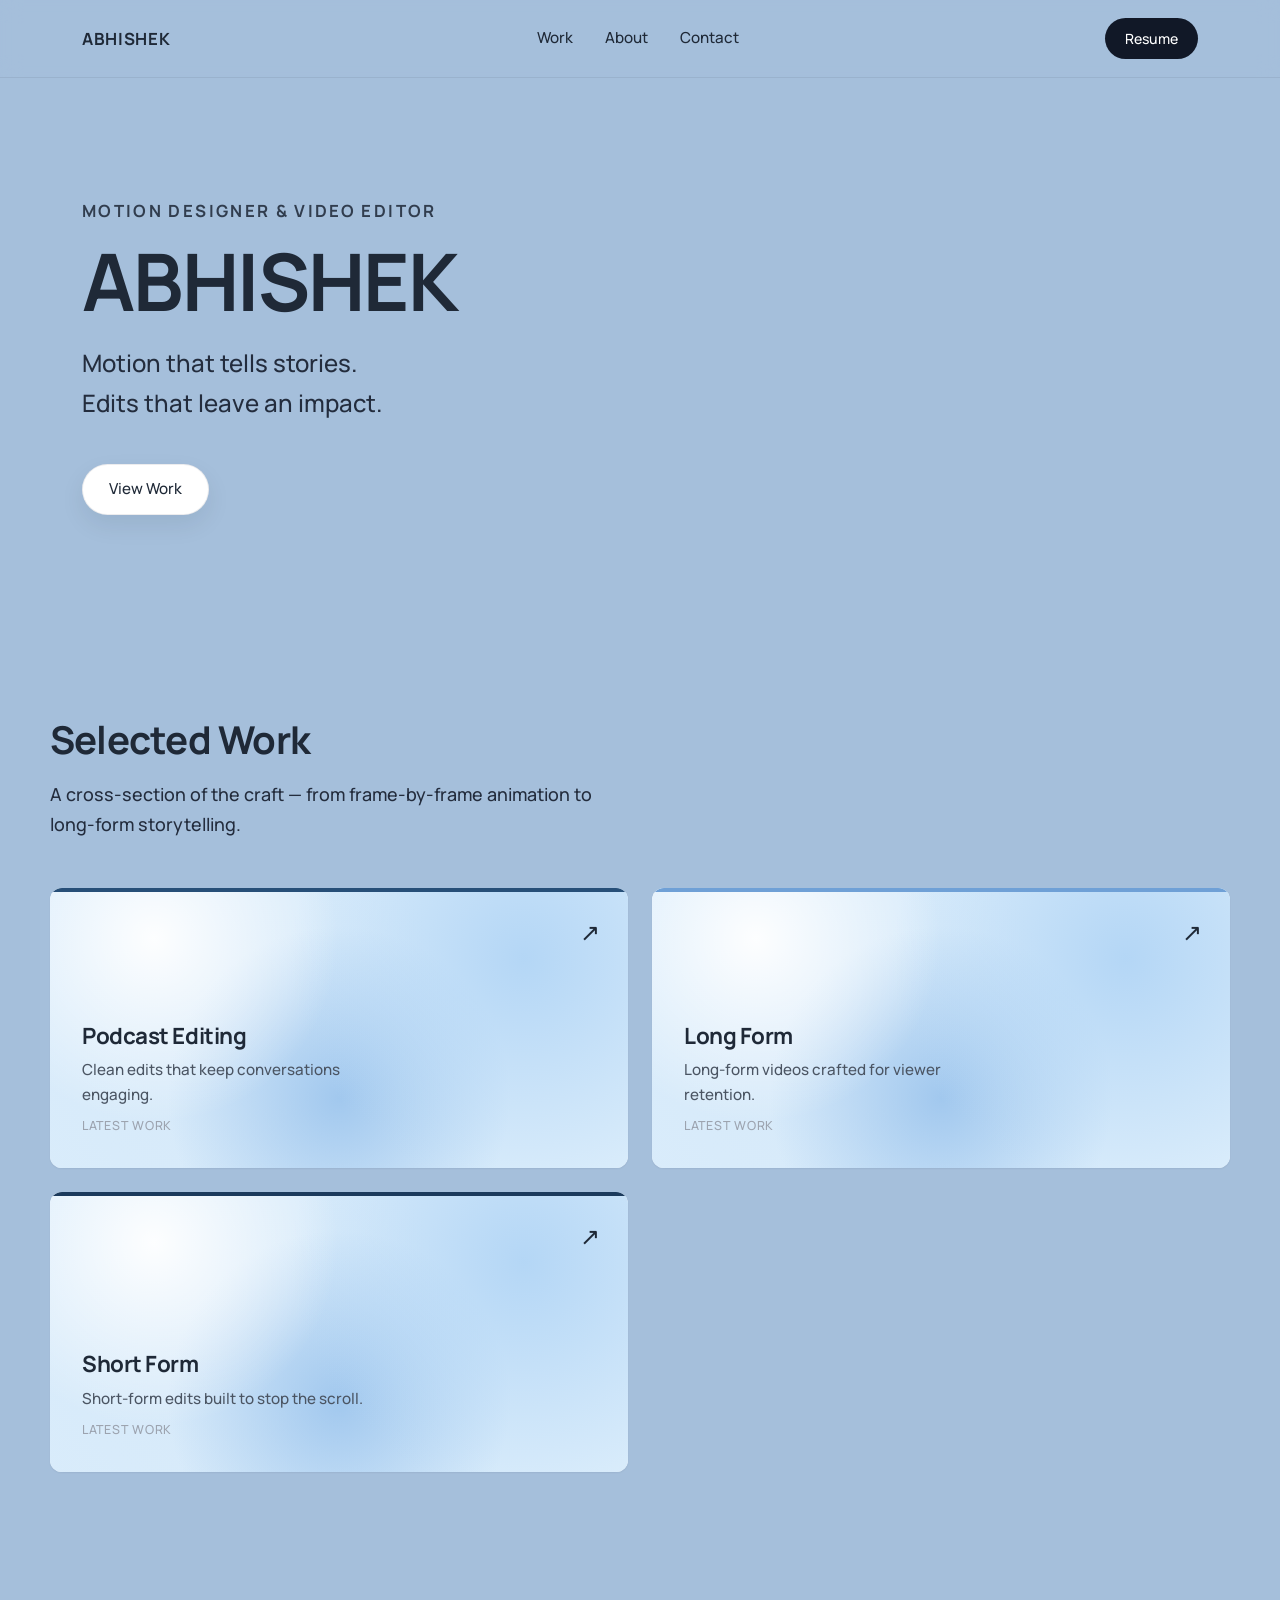
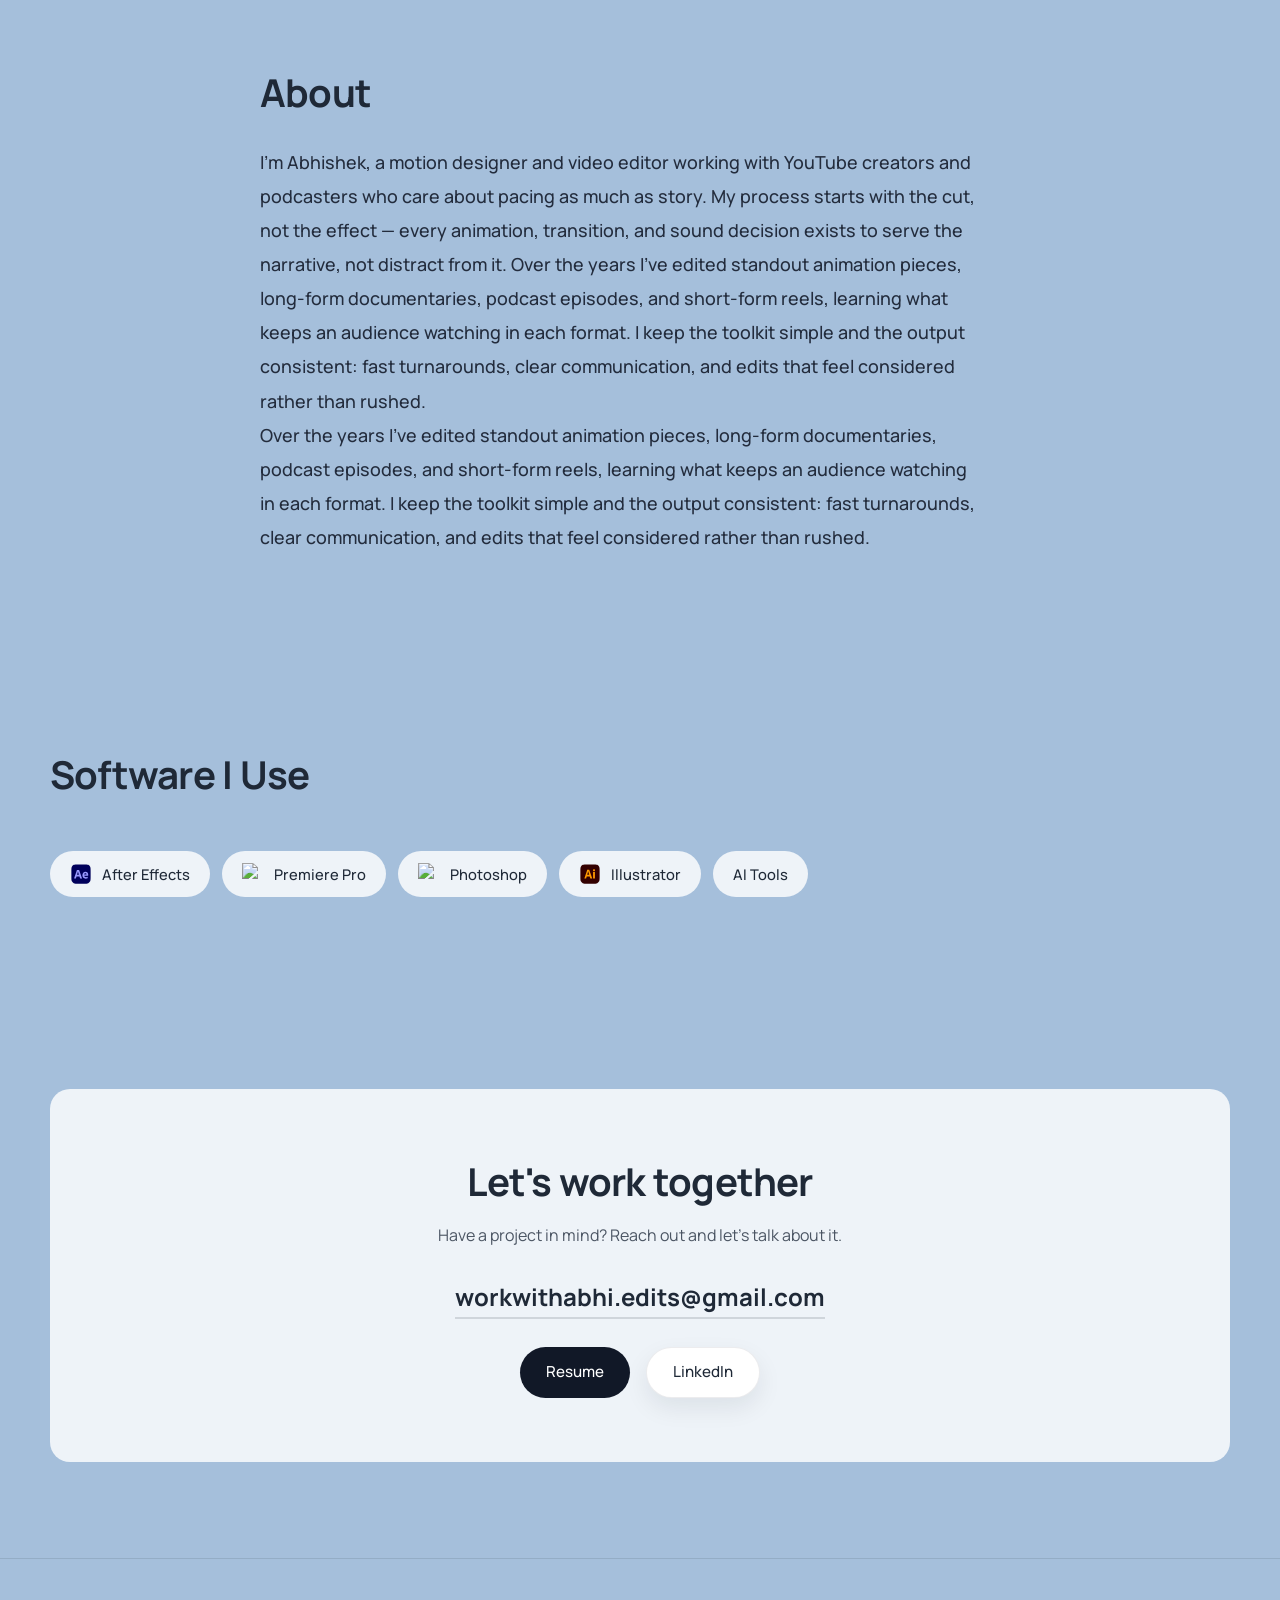
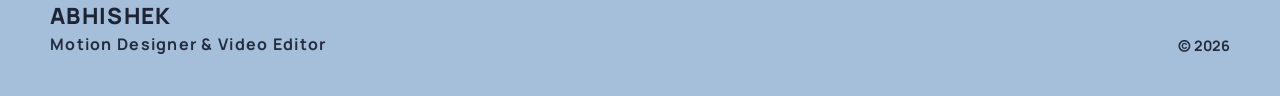
==== index.html @ 05daf687 "Add files via upload" ====
<!DOCTYPE html>
<html lang="en">
<head>
  <meta charset="UTF-8">
  <meta name="viewport" content="width=device-width, initial-scale=1.0">
  <title>Abhishek — Motion Designer & Video Editor</title>
  <meta name="description" content="Abhishek is a Motion Designer & Video Editor crafting animation, podcast editing, long-form editing and reels that leave an impact.">

  <!-- Google Font: Manrope (400, 500, 700) -->
  <link rel="preconnect" href="https://fonts.googleapis.com">
  <link rel="preconnect" href="https://fonts.gstatic.com" crossorigin>
  <link href="https://fonts.googleapis.com/css2?family=Manrope:wght@400;500;700&display=swap" rel="stylesheet">

  <link rel="stylesheet" href="style.css">
</head>
<body>

  <!-- ============ NAVIGATION ============ -->
  <header class="nav" id="nav">
    <div class="nav__inner">
      <a href="#top" class="nav__logo">ABHISHEK</a>

      <nav class="nav__links" id="nav-links">
        <a href="#work">Work</a>
        <a href="#about">About</a>
        <a href="#contact">Contact</a>
      </nav>

      <div class="nav__actions">
        <a href="#contact" class="btn btn--primary nav__resume">Resume</a>
        <button class="nav__toggle" id="nav-toggle" aria-label="Open menu" aria-expanded="false" aria-controls="nav-links">
          <span></span>
          <span></span>
          <span></span>
        </button>
      </div>
    </div>
  </header>

  <main id="top">

    <!-- ============ HERO ============ -->
    <section class="hero" aria-label="Introduction">
      <div class="hero__grid">
        <div class="hero__content">
          <p class="hero__eyebrow reveal">Motion Designer &amp; Video Editor</p>
          <h1 class="hero__heading reveal">ABHISHEK</h1>
          <p class="hero__tagline reveal">
            Motion that tells stories.<br>
            Edits that leave an impact.
          </p>
          <div class="hero__actions reveal">

            <!--
            <button class="btn btn--primary" id="showreel-btn" type="button">
              View Showreel
            </button>
            -->
            <a href="#work" class="btn btn--ghost">View Work</a>
          </div>
        </div>

        <!--
        <button class="showreel-card reveal" id="showreel-card" type="button" aria-haspopup="dialog" aria-label="Play showreel">
          <span class="showreel-card__thumb" aria-hidden="true"></span>
          <span class="showreel-card__caption" aria-hidden="true">Showreel — 2026</span>
          <span class="showreel-card__play" aria-hidden="true">
            <svg viewBox="0 0 24 24" width="26" height="26">
              <path d="M8 5v14l11-7z" fill="currentColor"></path>
            </svg>
          </span>
        </button>
        -->
      </div>
    </section>

    <!-- ============ SELECTED WORK ============ -->
    <section class="work" id="work" aria-label="Selected work">
      <div class="section-head reveal">
        <h2>Selected Work</h2>
        <p>A cross-section of the craft — from frame-by-frame animation to long-form storytelling.</p>
      </div>

      <div class="work__grid">
        <!--
        <a href="standout/" class="work-card work-card--animation reveal">
          <span class="work-card__accent" aria-hidden="true"></span>
          <div class="work-card__art" aria-hidden="true"></div>
          <div class="work-card__body">
            <h3>Standout Animation</h3>
            <p>Collage animation that keeps audiences watching.</p>
            <span class="work-card__label">Latest Work</span>
          </div>
          <span class="work-card__arrow" aria-hidden="true">&#8599;</span>
        </a>
        -->

        <a href="podcast/" class="work-card work-card--podcast reveal">
          <span class="work-card__accent" aria-hidden="true"></span>
          <div class="work-card__art" aria-hidden="true"></div>
          <div class="work-card__body">
            <h3>Podcast Editing</h3>
            <p>Clean edits that keep conversations engaging.</p>
            <span class="work-card__label">Latest Work</span>
          </div>
          <span class="work-card__arrow" aria-hidden="true">&#8599;</span>
        </a>

        <a href="longform/" class="work-card work-card--longform reveal">
          <span class="work-card__accent" aria-hidden="true"></span>
          <div class="work-card__art" aria-hidden="true"></div>
          <div class="work-card__body">
            <h3>Long Form</h3>
            <p>Long-form videos crafted for viewer retention.</p>
            <span class="work-card__label">Latest Work</span>
          </div>
          <span class="work-card__arrow" aria-hidden="true">&#8599;</span>
        </a>

        <a href="reels/" class="work-card work-card--reels reveal">
          <span class="work-card__accent" aria-hidden="true"></span>
          <div class="work-card__art" aria-hidden="true"></div>
          <div class="work-card__body">
            <h3>Short Form</h3>
            <p>Short-form edits built to stop the scroll.</p>
            <span class="work-card__label">Latest Work</span>
          </div>
          <span class="work-card__arrow" aria-hidden="true">&#8599;</span>
        </a>
      </div>
    </section>

    <!-- ============ ABOUT ============ -->
    <section class="about" id="about" aria-label="About">
      <div class="about__inner reveal">
        <h2>About</h2>
        <p>
          I'm Abhishek, a motion designer and video editor working with YouTube creators and
          podcasters who care about pacing as much as story. My process starts with the cut,
          not the effect — every animation, transition, and sound decision exists to serve the
          narrative, not distract from it. Over the years I've edited standout animation pieces,
          long-form documentaries, podcast episodes, and short-form reels, learning what keeps an
          audience watching in each format. I keep the toolkit simple and the output consistent:
          fast turnarounds, clear communication, and edits that feel considered rather than rushed.
        </p>
        <p>
  Over the years I've edited standout animation pieces, long-form documentaries, podcast episodes, and short-form reels, learning what keeps an audience watching in each format. I keep the toolkit simple and the output consistent: fast turnarounds, clear communication, and edits that feel considered rather than rushed.
</p>
      </div>
    </section>

    <!-- ============ TOOLS ============ -->
    <section class="tools" aria-label="Tools">
      <div class="section-head reveal">
        <h2>Software I Use</h2>
      </div>
      <ul class="tools__list reveal">

  <li class="tool-tag">
    <img src="assets/icons/after-effects.svg" alt="After Effects">
    <span>After Effects</span>
  </li>

  <li class="tool-tag">
    <img src="assets/icons/premiere-pro.svg" alt="Premiere Pro">
    <span>Premiere Pro</span>
  </li>

  <li class="tool-tag">
    <img src="assets/icons/photoshop.svg" alt="Photoshop">
    <span>Photoshop</span>
  </li>

  <li class="tool-tag">
    <img src="assets/icons/illustrator.svg" alt="Illustrator">
    <span>Illustrator</span>
  </li>

  <li class="tool-tag">
    <span>AI Tools</span>
  </li>

</ul>
    </section>

    <!-- ============ CONTACT ============ -->
    <section class="contact" id="contact" aria-label="Contact">
      <div class="contact__inner reveal">
        <h2>Let's work together</h2>
        <p>Have a project in mind? Reach out and let's talk about it.</p>

        <div class="contact__row">
          <a href="mailto:workwithabhi.edits@gmail.com" class="contact__email">workwithabhi.edits@gmail.com</a>
        </div>

        <div class="contact__actions">
          <a href="#" class="btn btn--primary">Resume</a>
          <a href="#" class="btn btn--ghost" target="_blank" rel="noopener">LinkedIn</a>
        </div>
      </div>
    </section>

  </main>

  <!-- ============ FOOTER ============ -->
  <footer class="footer">
    <div class="footer__inner">
      <div>
        <p class="footer__name">ABHISHEK</p>
        <p class="footer__role">Motion Designer &amp; Video Editor</p>
      </div>
      <p class="footer__copy">&copy; 2026</p>
    </div>
  </footer>

  <!-- ============ SHOWREEL MODAL ============ -->
  <div class="modal" id="showreel-modal" aria-hidden="true">
    <div class="modal__dialog" role="dialog" aria-modal="true" aria-label="Showreel video">
      <button class="modal__close" id="modal-close" type="button" aria-label="Close video">&times;</button>
      <div class="modal__video">
        <iframe
          id="showreel-iframe"
          src=""
          title="Abhishek — Showreel"
          frameborder="0"
          allow="accelerometer; autoplay; clipboard-write; encrypted-media; gyroscope; picture-in-picture"
          allowfullscreen
        ></iframe>
      </div>
    </div>
  </div>

  <script src="script.js"></script>
</body>
</html>
---- style.css ----
/* =========================================================
   TOKENS
   ========================================================= */
:root {
  --bg: #A5BFDB;
  --card: #EEF3F8;
  --text-primary: #1F2937;
  --text-secondary: #4B5563;
  --btn-primary: #111827;
  --btn-hover: #374151;

  --bg-tint: #C7D8EB;      /* lighter tint of bg, for gradients */
  --bg-tint-strong: #8FACCF; /* darker tint of bg, for gradients */

  /* Selected Work — per-category blue accents, same palette family */
  --accent-animation: #4A7FB8;
  --accent-podcast: #274F78;
  --accent-longform: #6FA0D6;
  --accent-reels: #1B3A5C;

  --font: 'Manrope', -apple-system, BlinkMacSystemFont, 'Segoe UI', sans-serif;

  --radius-lg: 20px;
  --radius-md: 14px;
  --radius-sm: 10px;

  --ease: cubic-bezier(0.4, 0, 0.2, 1);
  --dur: 0.28s;

  --max-width: 1180px;
  --gutter: 32px;
}

/* =========================================================
   RESET
   ========================================================= */
*,
*::before,
*::after {
  box-sizing: border-box;
  margin: 0;
  padding: 0;
}

html {
  scroll-behavior: smooth;
}

body {
  font-family: var(--font);
  font-weight: 400;
  color: var(--text-primary);
  background: var(--bg);
  line-height: 1.5;
  -webkit-font-smoothing: antialiased;
}

img { max-width: 100%; display: block; }

a { color: inherit; text-decoration: none; }

ul { list-style: none; }

button {
  font-family: inherit;
  border: none;
  background: none;
  cursor: pointer;
}

h1, h2, h3 {
  font-weight: 700;
  letter-spacing: -0.02em;
}

section {
  padding: 96px var(--gutter);
}

.section-head {
  max-width: var(--max-width);
  margin: 0 auto 48px;
}

.section-head h2 {
  font-size: clamp(1.8rem, 3vw, 2.4rem);
  margin-bottom: 10px;
}

.section-head p {
  font-size: 1.12rem;
  font-weight: 500;
  line-height: 1.7;
  color: rgba(17, 24, 39, 0.88);
  max-width: 560px;
}

@media (prefers-reduced-motion: reduce) {
  *, *::before, *::after {
    animation-duration: 0.001ms !important;
    transition-duration: 0.001ms !important;
    scroll-behavior: auto !important;
  }
}

/* Focus visibility */
a:focus-visible,
button:focus-visible {
  outline: 2px solid var(--btn-primary);
  outline-offset: 3px;
  border-radius: 4px;
}

/* =========================================================
   BUTTONS
   ========================================================= */
.btn {
  display: inline-flex;
  align-items: center;
  justify-content: center;
  padding: 13px 26px;
  border-radius: 999px;
  font-size: 0.95rem;
  font-weight: 500;
  transition: background var(--dur) var(--ease), color var(--dur) var(--ease), transform var(--dur) var(--ease);
}

.btn--primary {
  background: var(--btn-primary);
  color: #fff;
}

.btn--primary:hover {
  background: var(--btn-hover);
  transform: translateY(-1px);
}

.btn--ghost {
  background: #ffffff;
  color: var(--text-primary);

  border: 1px solid rgba(17, 24, 39, 0.08);

  box-shadow: 0 10px 24px rgba(17, 24, 39, 0.08);

  transition:
    transform 0.25s ease,
    box-shadow 0.25s ease,
    background 0.25s ease;
}

.btn--ghost:hover {
  background: #ffffff;
  transform: translateY(-2px);

  box-shadow: 0 18px 36px rgba(17, 24, 39, 0.14);
}

/* =========================================================
   NAVIGATION
   ========================================================= */
.nav {
  position: sticky;
  top: 0;
  z-index: 100;
  background: rgba(165, 191, 219, 0.85);
  backdrop-filter: blur(10px);
  -webkit-backdrop-filter: blur(10px);
  border-bottom: 1px solid rgba(31, 41, 55, 0.08);
}

.nav__inner {
  max-width: var(--max-width);
  margin: 0 auto;
  padding: 18px var(--gutter);
  display: flex;
  align-items: center;
  justify-content: space-between;
  gap: 24px;
}

.nav__logo {
  font-weight: 700;
  font-size: 1.05rem;
  letter-spacing: 0.04em;
}

.nav__links {
  display: flex;
  gap: 32px;
  font-size: 0.95rem;
  font-weight: 500;
}

.nav__links a {
  position: relative;
  padding: 4px 0;
}

.nav__links a::after {
  content: '';
  position: absolute;
  left: 0;
  bottom: -2px;
  width: 0%;
  height: 1.5px;
  background: var(--text-primary);
  transition: width var(--dur) var(--ease);
}

.nav__links a:hover::after {
  width: 100%;
}

.nav__actions {
  display: flex;
  align-items: center;
  gap: 16px;
}

.nav__resume {
  padding: 10px 20px;
  font-size: 0.88rem;
}

.nav__toggle {
  display: none;
  flex-direction: column;
  gap: 5px;
  width: 26px;
}

.nav__toggle span {
  height: 2px;
  width: 100%;
  background: var(--text-primary);
  border-radius: 2px;
  transition: transform var(--dur) var(--ease), opacity var(--dur) var(--ease);
}

.nav__toggle[aria-expanded="true"] span:nth-child(1) {
  transform: translateY(7px) rotate(45deg);
}
.nav__toggle[aria-expanded="true"] span:nth-child(2) {
  opacity: 0;
}
.nav__toggle[aria-expanded="true"] span:nth-child(3) {
  transform: translateY(-7px) rotate(-45deg);
}

/* =========================================================
   HERO
   ========================================================= */
.hero {
  max-width: var(--max-width);
  margin: 0 auto;
  padding: 120px var(--gutter) 100px;
  text-align: left;
}

.hero__grid {
  display: grid;
  grid-template-columns: 1.1fr 0.9fr;
  align-items: center;
  gap: 56px;
}

.hero__eyebrow {
  font-size: 1.05rem;
  font-weight: 700;
  color: rgba(17, 24, 39, 0.78);
  text-transform: uppercase;
  letter-spacing: 0.14em;
  margin-bottom: 20px;
}

.hero__heading {
  font-size: clamp(3rem, 6.2vw, 5.6rem);
  line-height: 0.95;
  margin-bottom: 24px;
}

.hero__tagline {
  font-size: clamp(1.2rem, 2vw, 1.5rem);
  font-weight: 500;
  line-height: 1.7;
  color: rgba(17, 24, 39, 0.88);
  max-width: 500px;
  margin-bottom: 40px;
}

.hero__actions {
  display: flex;
  gap: 16px;
  flex-wrap: wrap;
}

/* =========================================================
   SHOWREEL PREVIEW CARD (hero, right column)
   ========================================================= */
.showreel-card {
  position: relative;
  display: block;

  width: 680px;
  max-width: 100%;
  aspect-ratio: 16 / 9;

  border-radius: var(--radius-lg);
  overflow: hidden;
  isolation: isolate;

  box-shadow: 0 20px 48px rgba(17, 24, 39, 0.16);
  transition: transform var(--dur) var(--ease),
              box-shadow var(--dur) var(--ease);
}

.showreel-card:hover,
.showreel-card:focus-visible {
  transform: translateY(-4px) scale(1.015);
  box-shadow: 0 28px 64px rgba(17, 24, 39, 0.22);
}

/* Cinematic gradient thumbnail — no external image asset needed */
.showreel-card__thumb {
  position: absolute;
  inset: 0;
  background:
    radial-gradient(circle at 50% 42%, rgba(255, 255, 255, 0.14), rgba(255, 255, 255, 0) 55%),
    linear-gradient(160deg, var(--bg-tint) 0%, var(--bg-tint-strong) 55%, var(--btn-primary) 130%);
}

.showreel-card__thumb::after {
  content: '';
  position: absolute;
  inset: 0;
  background: linear-gradient(to top, rgba(17, 24, 39, 0.55) 0%, rgba(17, 24, 39, 0) 45%);
}

.showreel-card__play {
  position: absolute;
  top: 50%;
  left: 50%;
  transform: translate(-50%, -50%);
  width: 76px;
  height: 76px;
  border-radius: 50%;
  display: flex;
  align-items: center;
  justify-content: center;
  background: rgba(255, 255, 255, 0.92);
  color: var(--btn-primary);
  box-shadow: 0 12px 30px rgba(17, 24, 39, 0.28);
  transition: transform var(--dur) var(--ease), background var(--dur) var(--ease);
}

.showreel-card:hover .showreel-card__play,
.showreel-card:focus-visible .showreel-card__play {
  transform: translate(-50%, -50%) scale(1.08);
  background: #fff;
}

.showreel-card__caption {
  position: absolute;
  left: 24px;
  bottom: 22px;
  color: #fff;
  font-size: 0.9rem;
  font-weight: 500;
  letter-spacing: 0.02em;
}

/* =========================================================
   SELECTED WORK
   ========================================================= */
.work__grid {
  max-width: var(--max-width);
  margin: 0 auto;
  display: grid;
  grid-template-columns: repeat(2, 1fr);
  gap: 24px;
}

.work-card {
  position: relative;
  display: flex;
  flex-direction: column;
  justify-content: flex-end;
  background: var(--card);
  border-radius: 12px;
  overflow: hidden;
  min-height: 280px;
  padding: 32px;
  padding-top: 36px;
  isolation: isolate;
  transition: transform 0.25s var(--ease), box-shadow 0.25s var(--ease);
  box-shadow: 0 1px 2px rgba(17, 24, 39, 0.06);
} 
.work-card p {
  font-size: 1rem;
  font-weight: 500;
  line-height: 1.6;
  color: rgba(17, 24, 39, 0.88);
}

.work-card:hover,
.work-card:focus-visible {
  transform: translateY(-4px);
  box-shadow: 0 20px 44px rgba(17, 24, 39, 0.16);
}

/* Staggered scroll reveal: each card follows the previous by 0.1s,
   using a one-shot animation so it never delays the hover transition above. */
.work-card.reveal {
  opacity: 0;
  transform: translateY(16px);
}

.work-card.reveal.is-visible {
  animation: workCardReveal 0.2s var(--ease) forwards;
}

.work-card:nth-child(2).reveal.is-visible { animation-delay: 0.1s; }
.work-card:nth-child(3).reveal.is-visible { animation-delay: 0.2s; }
.work-card:nth-child(4).reveal.is-visible { animation-delay: 0.3s; }

@keyframes workCardReveal {
  from { opacity: 0; transform: translateY(16px); }
  to   { opacity: 1; transform: translateY(0); }
}

/* 4px accent bar at the top of every card, distinct blue per category */
.work-card__accent {
  position: absolute;
  top: 0;
  left: 0;
  right: 0;
  height: 4px;
  z-index: 2;
}

.work-card--animation .work-card__accent { background: var(--accent-animation); }
.work-card--podcast .work-card__accent   { background: var(--accent-podcast); }
.work-card--longform .work-card__accent  { background: var(--accent-longform); }
.work-card--reels .work-card__accent     { background: var(--accent-reels); }

.work-card__art {
  position: absolute;
  inset: 0;
  z-index: -1;

  background:
    radial-gradient(circle at 18% 18%, rgba(255,255,255,.95), transparent 35%),
    radial-gradient(circle at 82% 25%, rgba(176,212,245,.90), transparent 45%),
    radial-gradient(circle at 50% 75%, rgba(152,194,236,.85), transparent 48%),
    radial-gradient(circle at 30% 55%, rgba(214,233,249,.95), transparent 55%),
    #d9ecfb;
}

.work-card__body {
  position: relative;
  z-index: 1;
  display: flex;
  flex-direction: column;
  gap: 6px;
}

.work-card__body h3 {
  font-size: 1.4rem;
  color: var(--text-primary);
}

.work-card__body p {
  color: var(--text-secondary);
  font-size: 0.95rem;
  max-width: 320px;
}

.work-card__label {
  font-size: 0.78rem;
  font-weight: 500;
  color: #9CA3AF;
  text-transform: uppercase;
  letter-spacing: 0.06em;
  margin-top: 4px;
}

.work-card__arrow {
  position: absolute;
  top: 32px;
  right: 28px;
  z-index: 2;
  font-size: 24px;
  line-height: 1;
  color: var(--text-primary);
  transition: transform 0.25s var(--ease);
}

.work-card:hover .work-card__arrow,
.work-card:focus-visible .work-card__arrow {
  transform: translateX(6px);
}



/* =========================================================
   ABOUT
   ========================================================= */
.about__inner {
  max-width: 760px;
  margin: 0 auto;
}

.about__inner h2 {
  font-size: clamp(1.8rem, 3vw, 2.4rem);
  margin-bottom: 24px;
}

.about__inner p {
  font-size: 1.12rem;
  font-weight: 500;
  line-height: 1.9;
  color: rgba(17, 24, 39, 0.88);
  max-width: 720px;
}
/* =========================================================
   TOOLS
   ========================================================= */
.tools__list {
  max-width: var(--max-width);
  margin: 0 auto;
  display: flex;
  flex-wrap: wrap;
  gap: 12px;
}

.tool-tag {
  display: flex;
  align-items: center;
  gap: 10px;

  background: var(--card);
  color: var(--text-primary);
  font-size: 0.92rem;
  font-weight: 500;
  padding: 12px 20px;
  border-radius: 999px;

  transition: transform var(--dur) var(--ease),
              box-shadow var(--dur) var(--ease);
}

.tool-tag:hover {
  transform: translateY(-2px);
  box-shadow: 0 8px 20px rgba(17, 24, 39, 0.1);
}

.tool-tag img {
  width: 22px;
  height: 22px;
  display: block;
  flex-shrink: 0;
}

.tool-tag:hover {
  transform: translateY(-2px);
  box-shadow: 0 8px 20px rgba(17, 24, 39, 0.1);
}

/* =========================================================
   CONTACT
   ========================================================= */
.contact__inner {
  max-width: var(--max-width);
  margin: 0 auto;
  background: var(--card);
  border-radius: var(--radius-lg);
  padding: 64px var(--gutter);
  text-align: center;
}

.contact__inner h2 {
  font-size: clamp(1.8rem, 3vw, 2.4rem);
  margin-bottom: 12px;
}

.contact__inner > p {
  color: var(--text-secondary);
  margin-bottom: 32px;
}

.contact__row {
  margin-bottom: 32px;
}

.contact__email {
  font-size: clamp(1.1rem, 2.4vw, 1.5rem);
  font-weight: 700;
  border-bottom: 2px solid rgba(31, 41, 55, 0.15);
  padding-bottom: 4px;
  transition: border-color var(--dur) var(--ease);
}

.contact__email:hover {
  border-color: var(--text-primary);
}

.contact__actions {
  display: flex;
  gap: 16px;
  justify-content: center;
  flex-wrap: wrap;
}

/* =========================================================
   FOOTER
   ========================================================= */
.footer {
  padding: 40px var(--gutter);
  border-top: 1px solid rgba(31, 41, 55, 0.12);
}

.footer__inner {
  max-width: var(--max-width);
  margin: 0 auto;
  display: flex;
  justify-content: space-between;
  align-items: flex-end;
  flex-wrap: wrap;
  gap: 12px;
}

.footer__name {
  font-size: 1.4rem;
  font-weight: 800;
  letter-spacing: 0.06em;
  color: rgba(17, 24, 39, 0.92);
}
.footer__role {
  font-size: 1rem;
  font-weight: 700;
  color: rgba(17, 24, 39, 0.88);
  letter-spacing: 0.08em;
}

.footer__copy {
  font-size: 0.9rem;
  font-weight: 700;
  color: rgba(17, 24, 39, 0.88);
}
/* =========================================================
   SHOWREEL MODAL
   ========================================================= */
.modal {
  position: fixed;
  inset: 0;
  z-index: 1000;
  display: flex;
  align-items: center;
  justify-content: center;
  padding: 24px;
  background: rgba(17, 24, 39, 0.75);
  opacity: 0;
  visibility: hidden;
  pointer-events: none;
  transition: opacity var(--dur) var(--ease), visibility var(--dur) var(--ease);
}

.modal.is-open {
  opacity: 1;
  visibility: visible;
  pointer-events: auto;
}

.modal__dialog {
  position: relative;
  width: 100%;
  max-width: 960px;
  border-radius: var(--radius-lg);
  overflow: hidden;
  background: #0b0f14;
  box-shadow: 0 30px 80px rgba(0, 0, 0, 0.45);
  transform: scale(0.96);
  transition: transform var(--dur) var(--ease);
}

.modal.is-open .modal__dialog {
  transform: scale(1);
}

.modal__video {
  position: relative;
  width: 100%;
  aspect-ratio: 16 / 9;
}

.modal__video iframe {
  position: absolute;
  inset: 0;
  width: 100%;
  height: 100%;
  border: 0;
}

.modal__close {
  position: absolute;
  top: 14px;
  right: 14px;
  z-index: 2;
  width: 36px;
  height: 36px;
  border-radius: 50%;
  display: flex;
  align-items: center;
  justify-content: center;
  font-size: 1.3rem;
  line-height: 1;
  color: #fff;
  background: rgba(17, 24, 39, 0.65);
  transition: background var(--dur) var(--ease), transform var(--dur) var(--ease);
}

.modal__close:hover,
.modal__close:focus-visible {
  background: var(--btn-hover);
  transform: scale(1.06);
}

body.modal-open {
  overflow: hidden;
}

/* =========================================================
   REVEAL ANIMATION (fade in + slide up)
   ========================================================= */
.reveal {
  opacity: 0;
  transform: translateY(16px);
  transition: opacity var(--dur) var(--ease), transform var(--dur) var(--ease);
}

.reveal.is-visible {
  opacity: 1;
  transform: translateY(0);
}

/* =========================================================
   RESPONSIVE
   ========================================================= */
@media (max-width: 900px) {
  .work__grid {
    grid-template-columns: 1fr;
  }

  .hero__grid {
    gap: 40px;
  }

  .hero__heading {
    font-size: clamp(2.8rem, 7vw, 4.4rem);
  }

  section {
    padding: 72px 24px;
  }
}

@media (max-width: 720px) {
  .nav__links {
    position: absolute;
    top: 100%;
    left: 0;
    right: 0;
    background: var(--bg);
    flex-direction: column;
    gap: 0;
    max-height: 0;
    overflow: hidden;
    transition: max-height var(--dur) var(--ease);
    border-bottom: 1px solid rgba(31, 41, 55, 0.08);
  }

  .nav__links.is-open {
    max-height: 260px;
  }

  .nav__links a {
    padding: 16px 24px;
    border-top: 1px solid rgba(31, 41, 55, 0.06);
  }

  .nav__resume {
    display: none;
  }

  .nav__toggle {
    display: flex;
  }

  .hero {
    padding: 80px 24px 64px;
  }

  .hero__grid {
    grid-template-columns: 1fr;
    gap: 32px;
  }

  .showreel-card {
    aspect-ratio: 16 / 10;
    max-width: 480px;
  }

  .showreel-card__play {
    width: 64px;
    height: 64px;
  }

  .modal__close {
    top: 10px;
    right: 10px;
  }

  .contact__inner {
    padding: 48px 24px;
  }
}
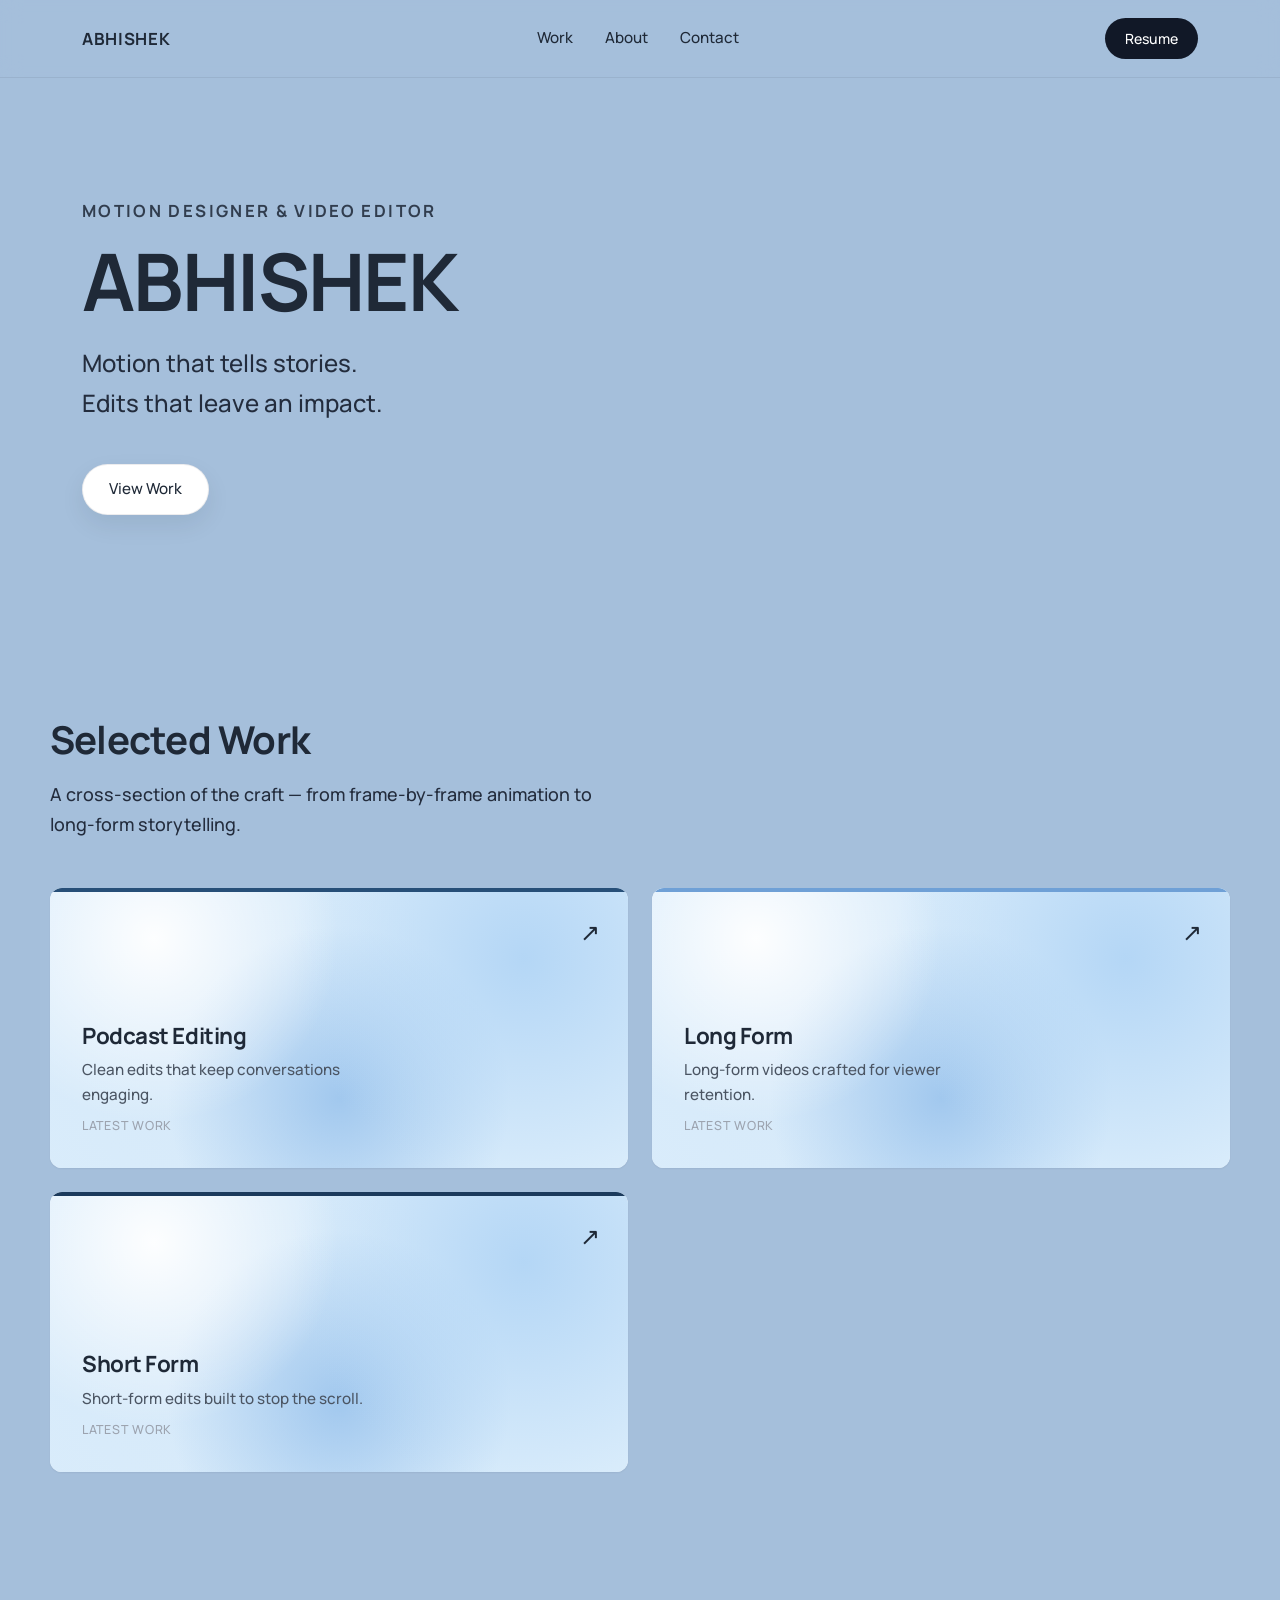
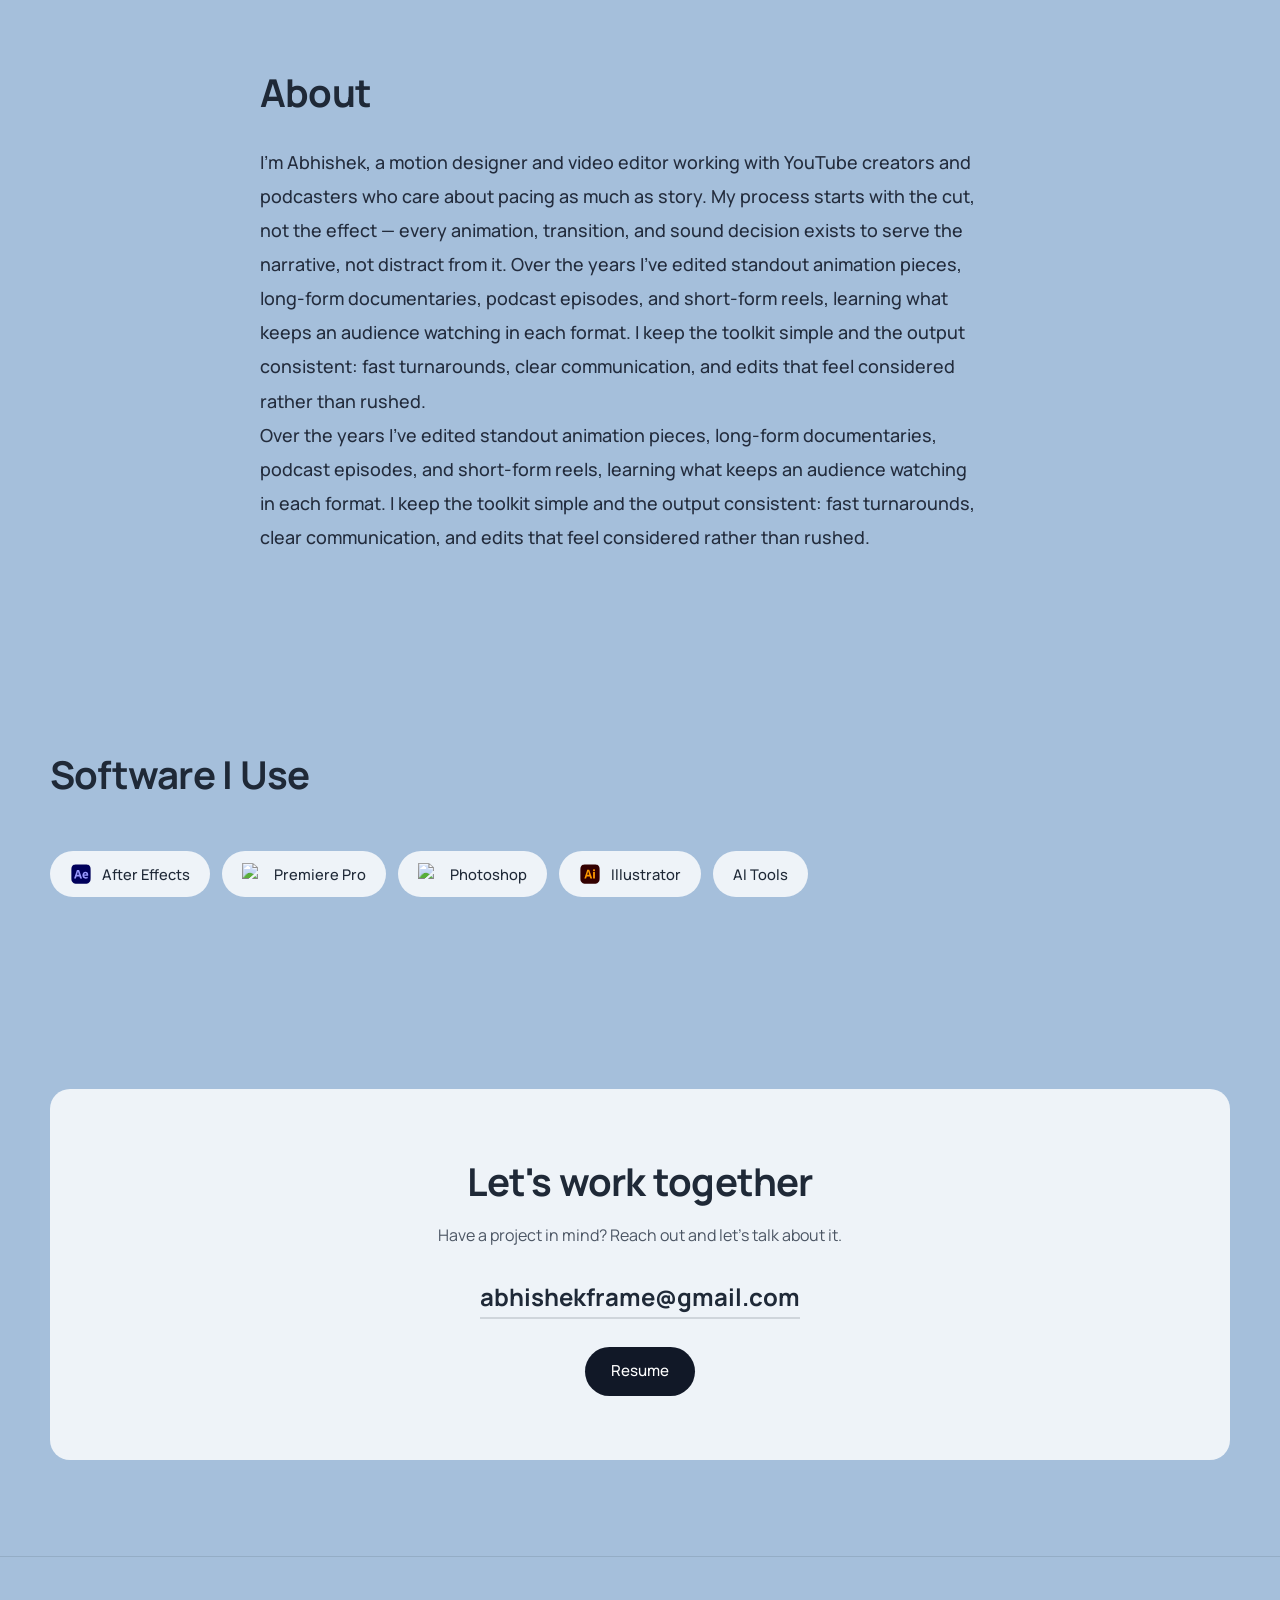
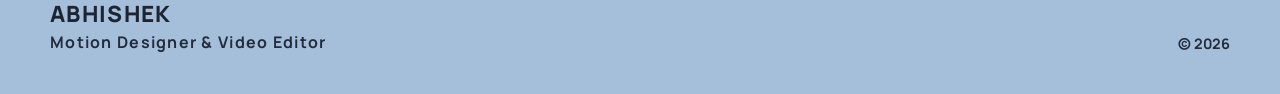
==== commit 5339cb3d: "Add resume and update portfolio" ====
--- a/index.html
+++ b/index.html
@@ -27,7 +27,12 @@
       </nav>
 
       <div class="nav__actions">
-        <a href="#contact" class="btn btn--primary nav__resume">Resume</a>
+       <a href="assets/Abhishek_Verma_Resume.pdf"
+   target="_blank"
+   rel="noopener"
+   class="btn btn--primary nav__resume">
+   Resume
+</a>
         <button class="nav__toggle" id="nav-toggle" aria-label="Open menu" aria-expanded="false" aria-controls="nav-links">
           <span></span>
           <span></span>
@@ -182,7 +187,6 @@
 
 </ul>
     </section>
-
     <!-- ============ CONTACT ============ -->
     <section class="contact" id="contact" aria-label="Contact">
       <div class="contact__inner reveal">
@@ -190,18 +194,21 @@
         <p>Have a project in mind? Reach out and let's talk about it.</p>
 
         <div class="contact__row">
-          <a href="mailto:workwithabhi.edits@gmail.com" class="contact__email">workwithabhi.edits@gmail.com</a>
+          <a href="mailto:abhishekframe@gmail.com" class="contact__email">abhishekframe@gmail.com</a>
         </div>
 
-        <div class="contact__actions">
-          <a href="#" class="btn btn--primary">Resume</a>
-          <a href="#" class="btn btn--ghost" target="_blank" rel="noopener">LinkedIn</a>
-        </div>
+     <div class="contact__actions">
+  <a href="assets/Abhishek_Verma_Resume.pdf"
+     target="_blank"
+     rel="noopener"
+     class="btn btn--primary">
+     Resume
+  </a>
+</div>
       </div>
     </section>
 
   </main>
-
   <!-- ============ FOOTER ============ -->
   <footer class="footer">
     <div class="footer__inner">
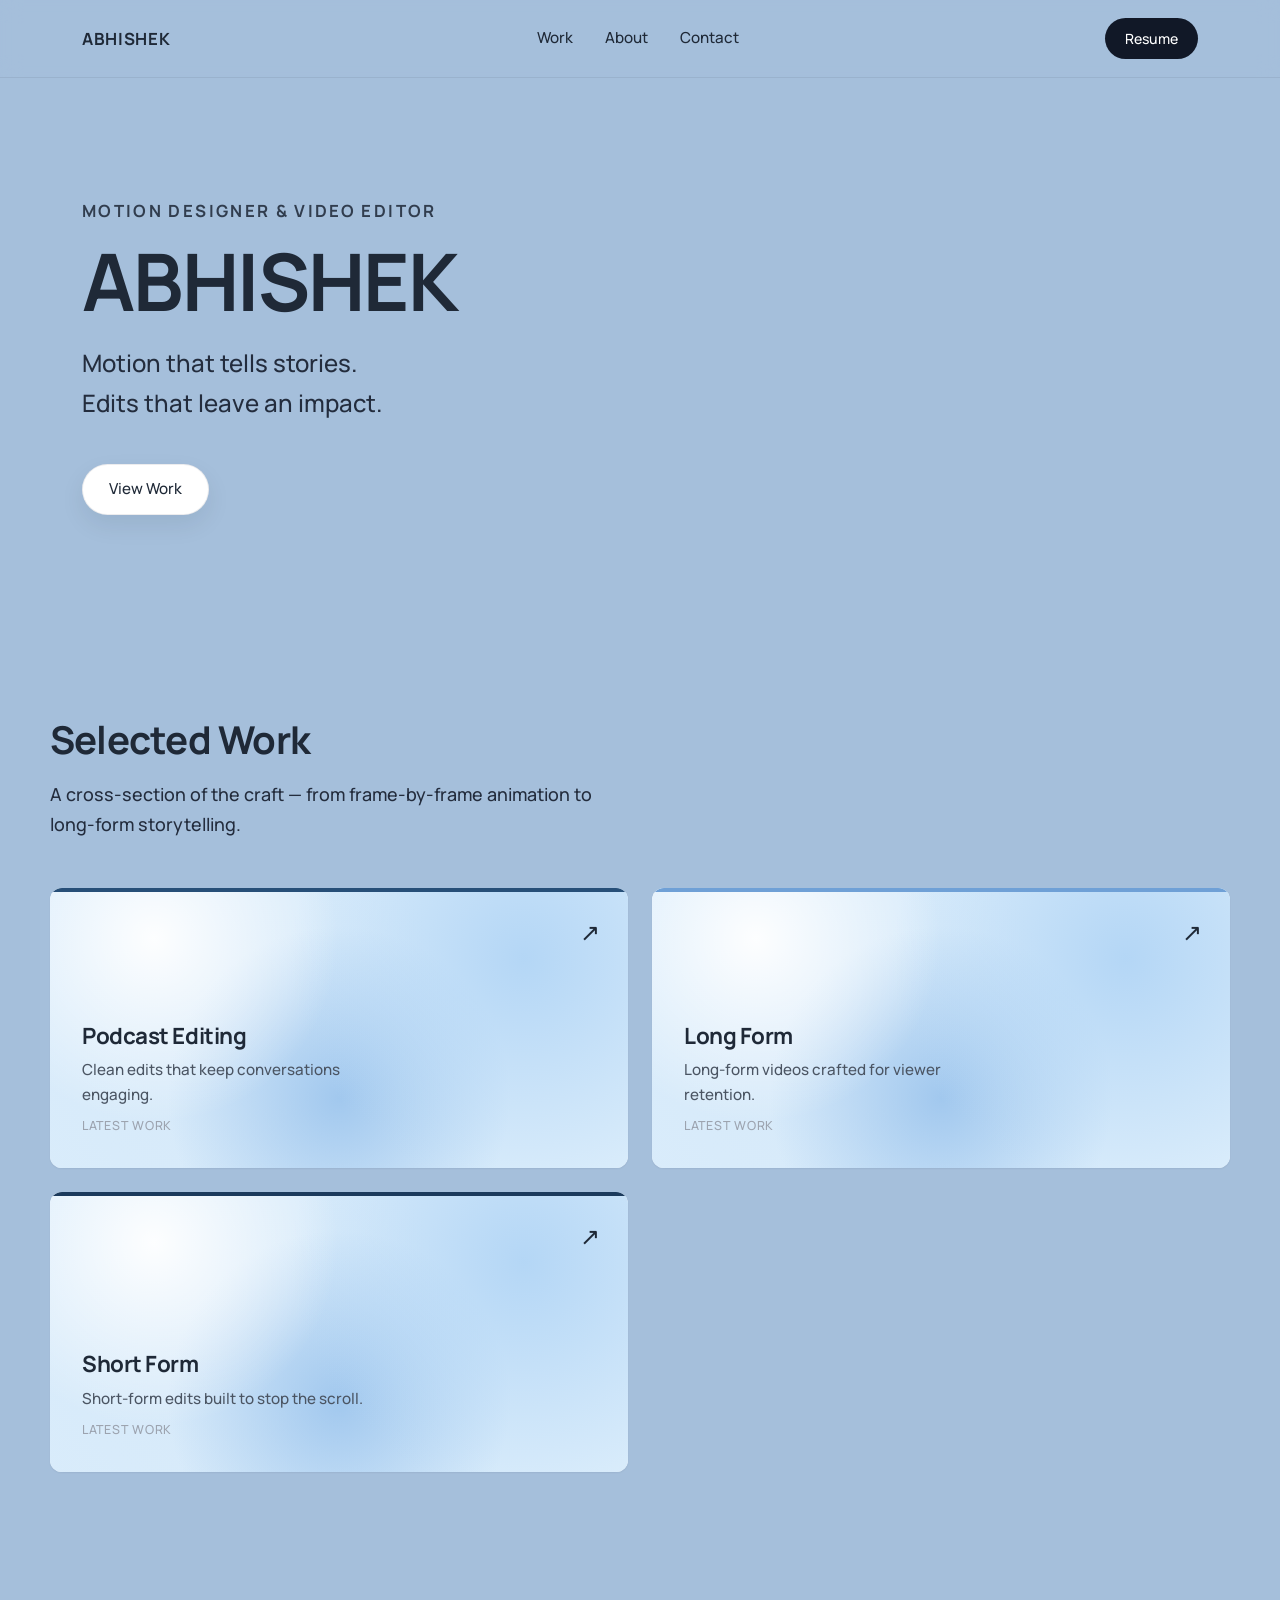
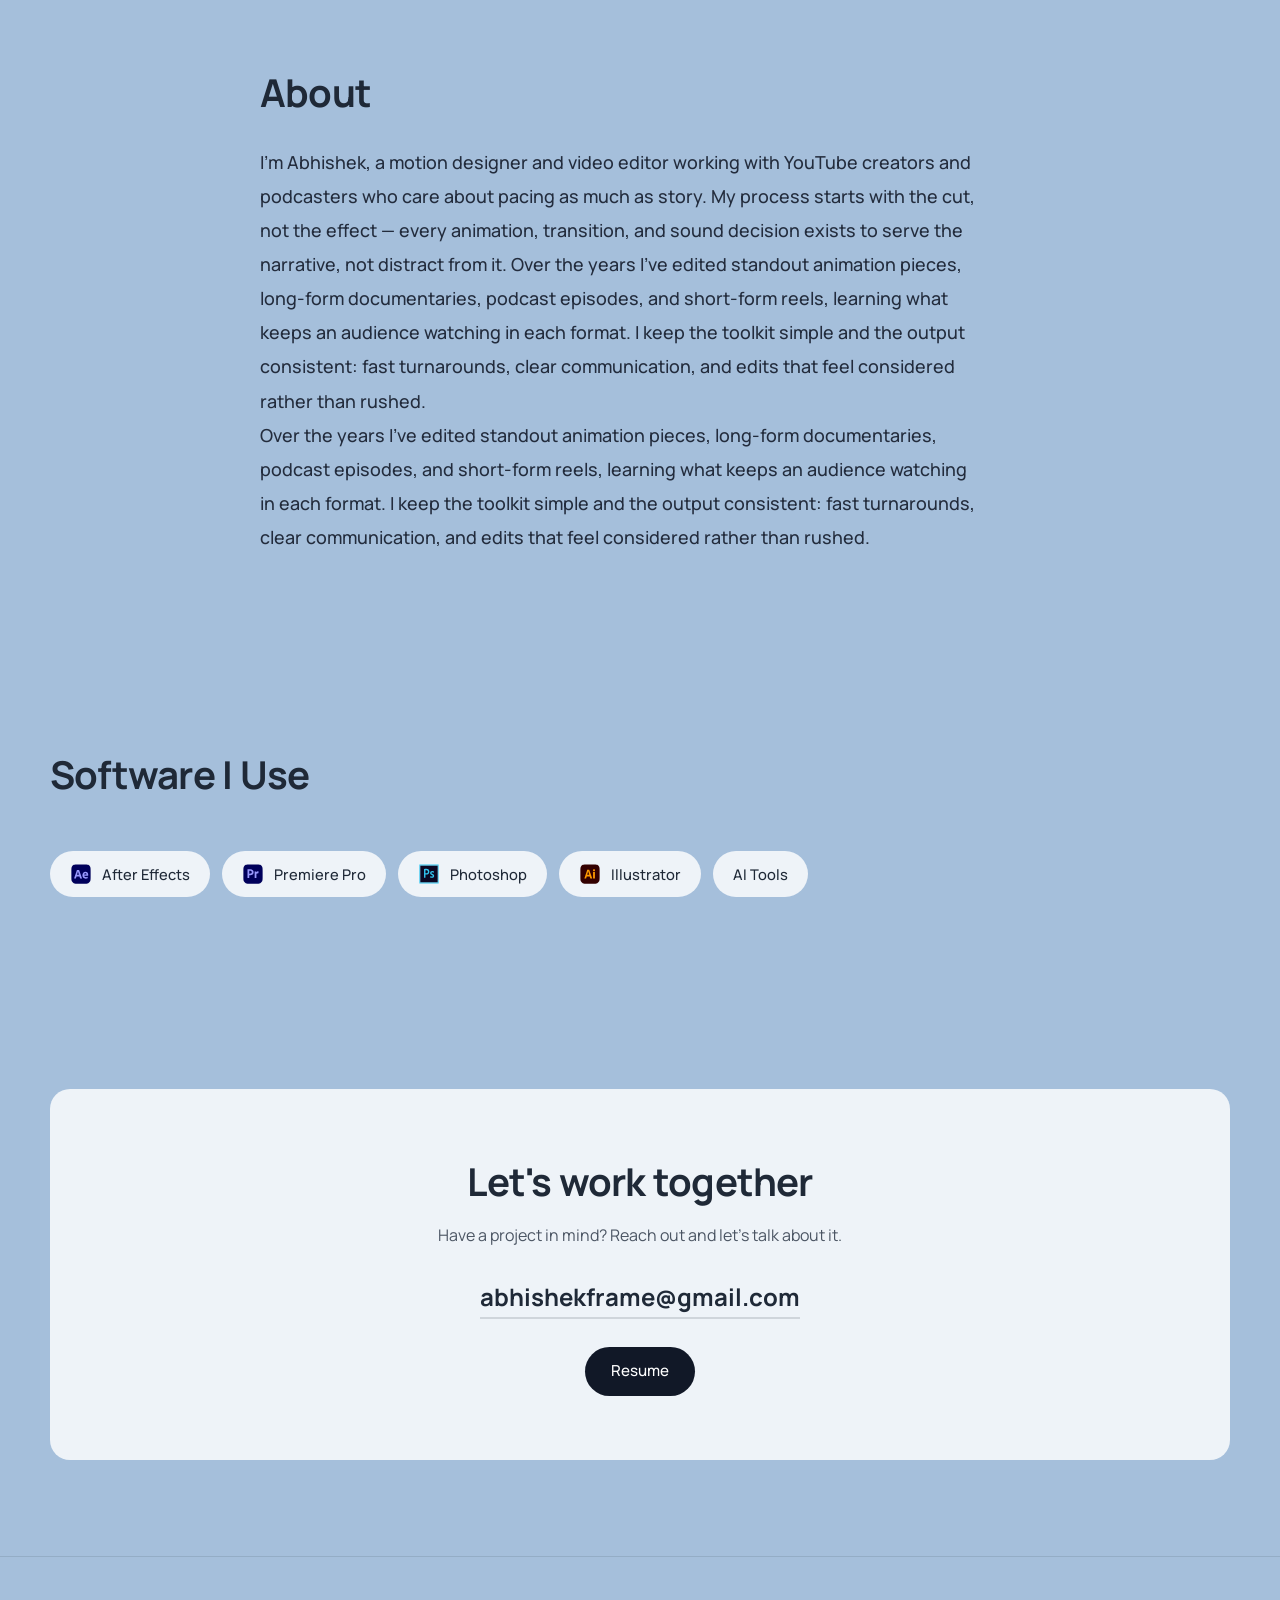
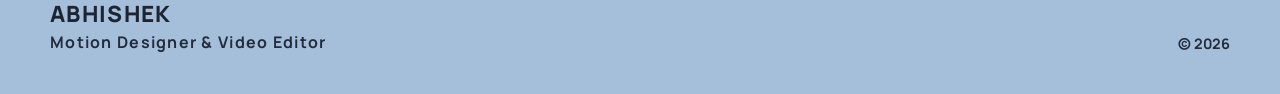
==== commit f210733d: "Fix Photoshop and Premiere icon paths" ====
--- a/index.html
+++ b/index.html
@@ -167,12 +167,12 @@
   </li>
 
   <li class="tool-tag">
-    <img src="assets/icons/premiere-pro.svg" alt="Premiere Pro">
+    <img src="assets/icons/Premiere-pro.svg" alt="Premiere Pro">
     <span>Premiere Pro</span>
   </li>
 
   <li class="tool-tag">
-    <img src="assets/icons/photoshop.svg" alt="Photoshop">
+    <img src="assets/icons/Photoshop.svg" alt="Photoshop">
     <span>Photoshop</span>
   </li>
 
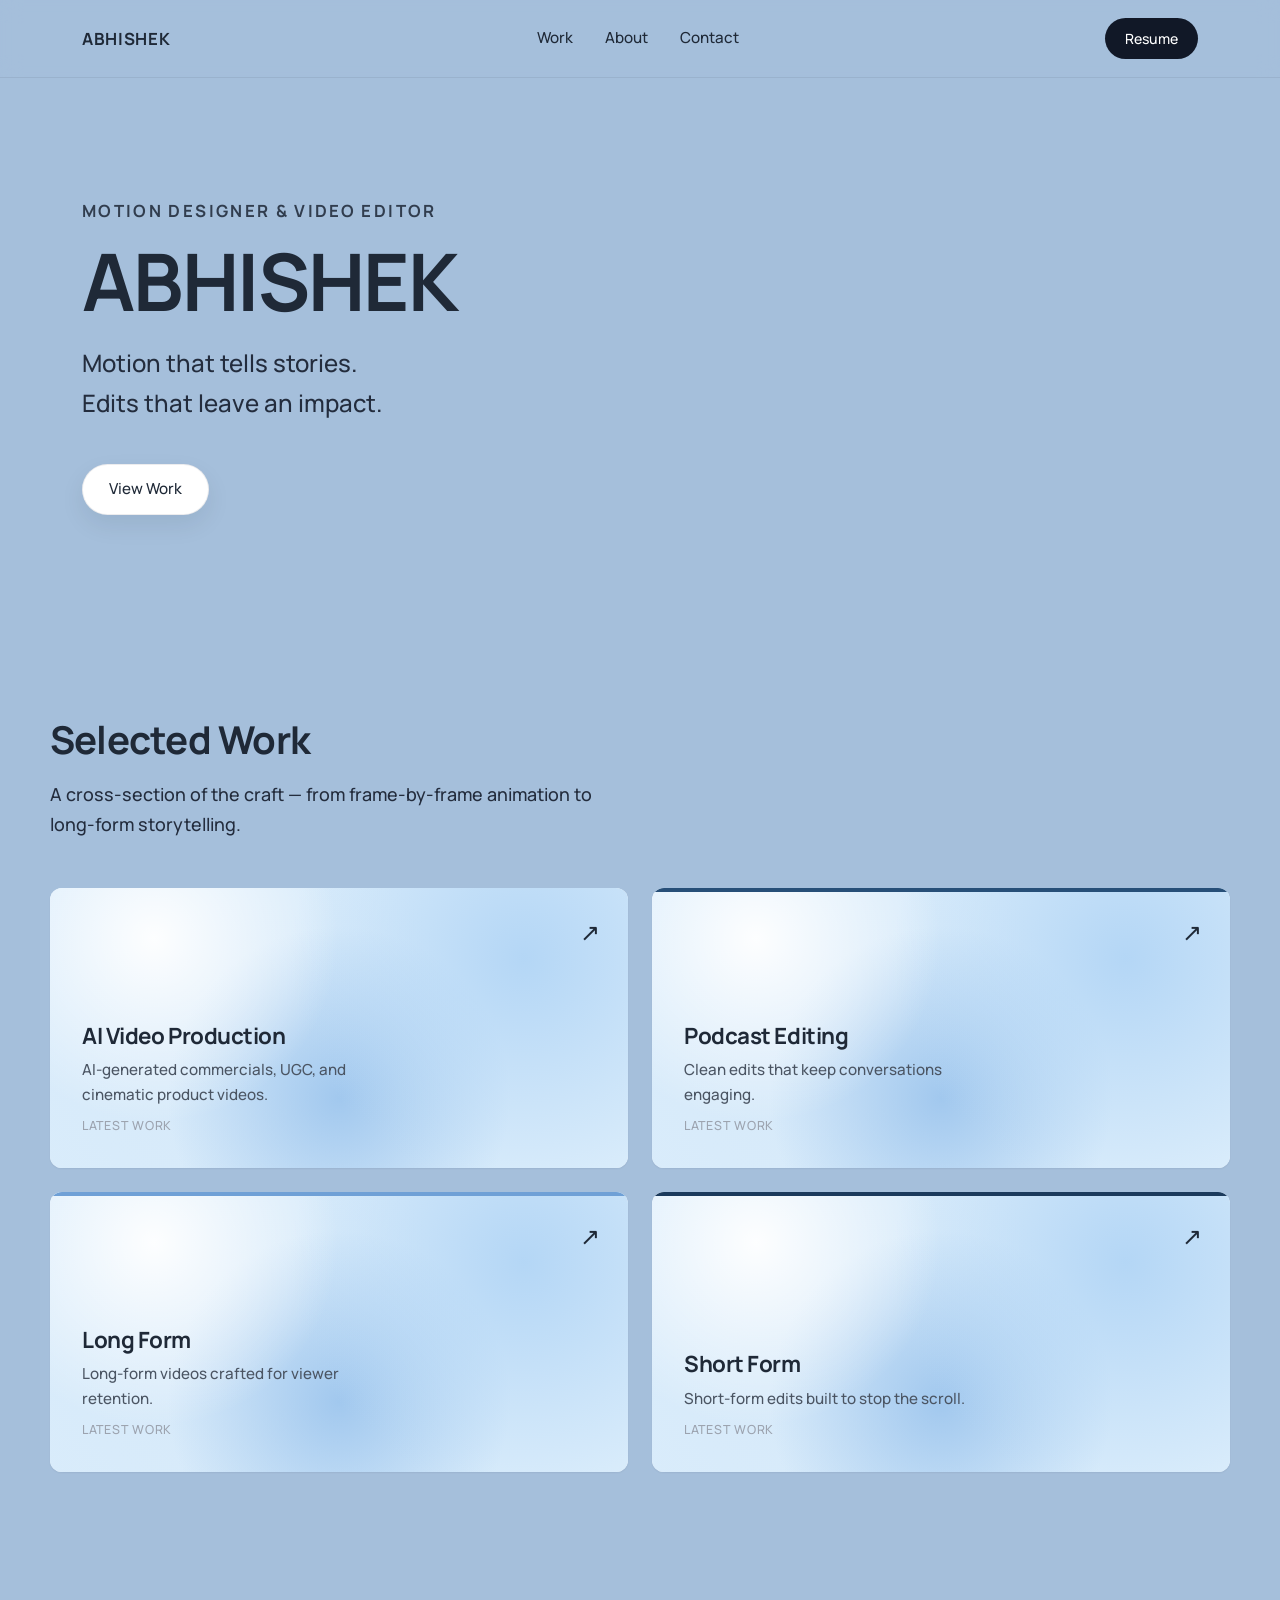
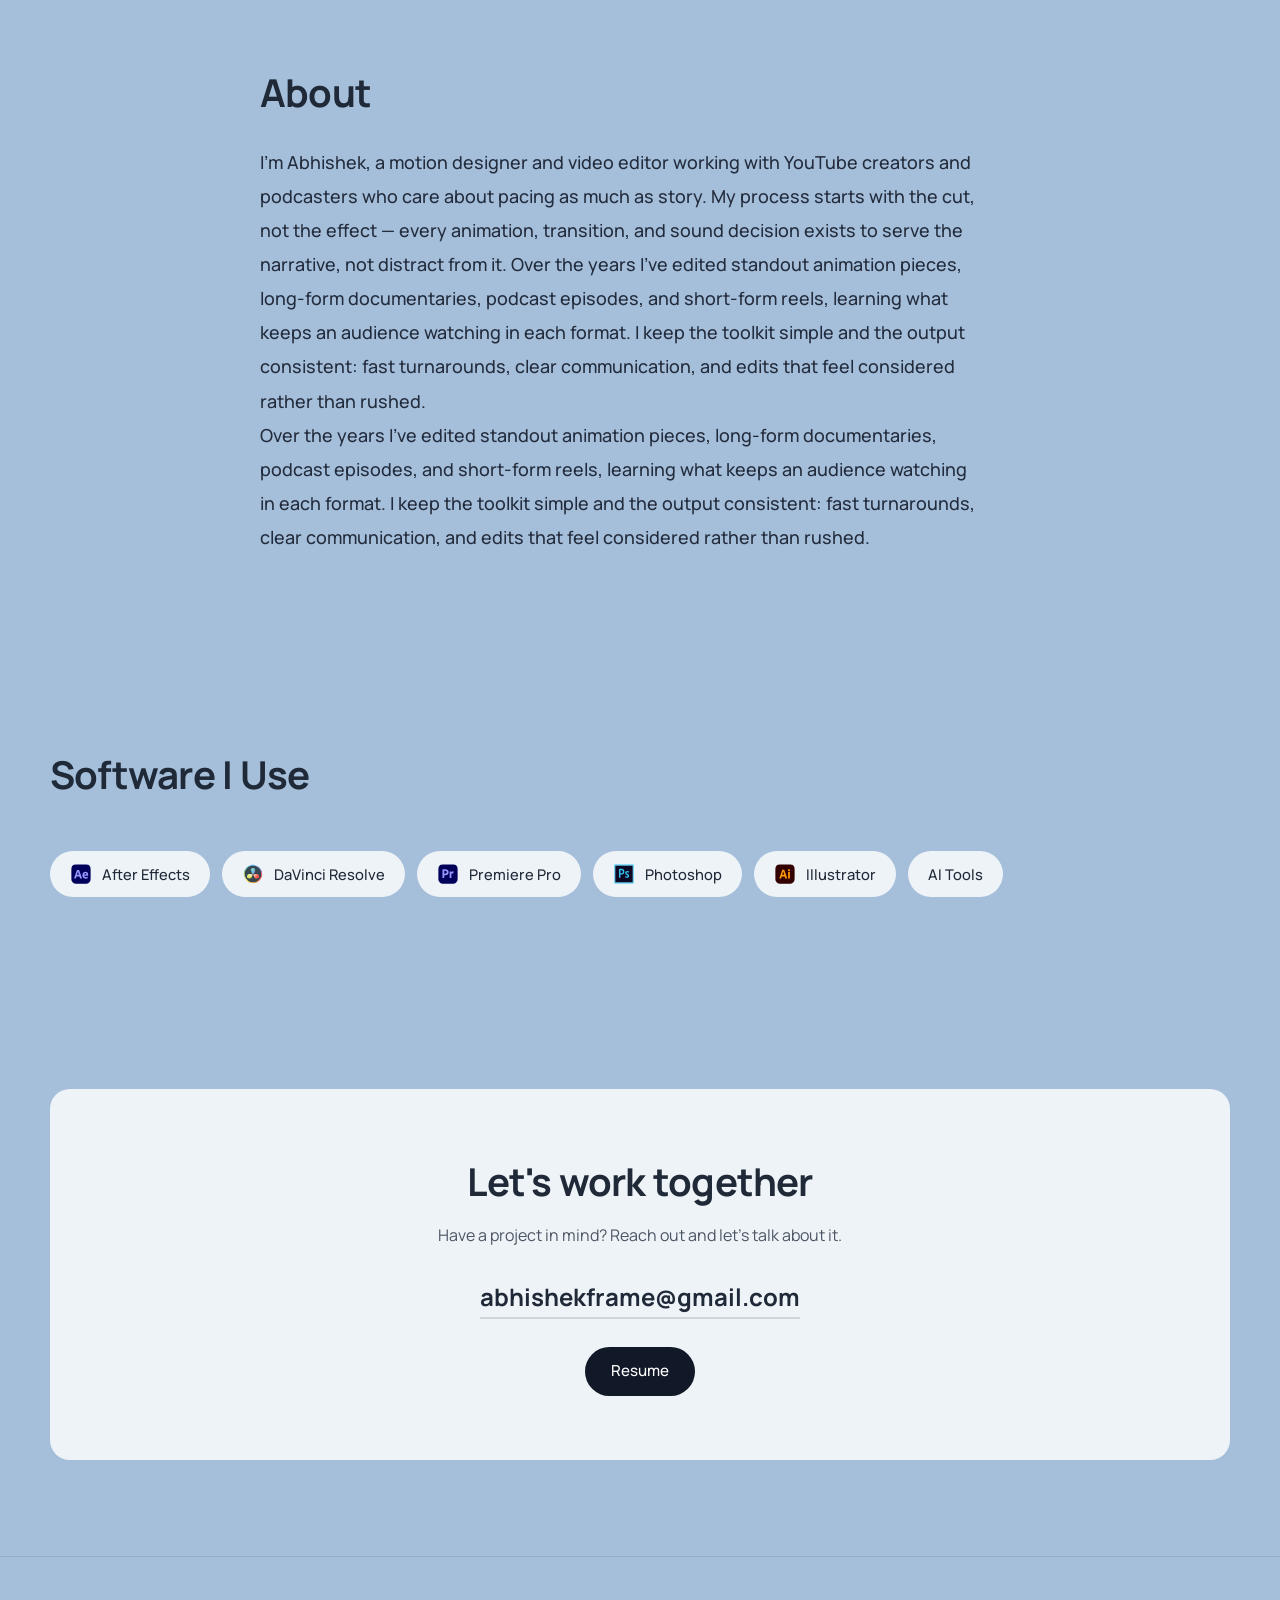
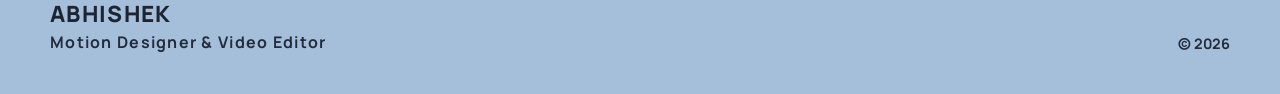
==== commit d802006b: "Add AI Video Production page and DaVinci Resolve icon" ====
--- a/index.html
+++ b/index.html
@@ -99,6 +99,16 @@
           <span class="work-card__arrow" aria-hidden="true">&#8599;</span>
         </a>
         -->
+        <a href="AI%20Video%20Production/" class="work-card work-card--ai reveal">
+         <span class="work-card__accent" aria-hidden="true"></span>
+        <div class="work-card__art" aria-hidden="true"></div>
+         <div class="work-card__body">
+         <h3>AI Video Production</h3>
+         <p>AI-generated commercials, UGC, and cinematic product videos.</p>
+        <span class="work-card__label">Latest Work</span>
+         </div>
+        <span class="work-card__arrow" aria-hidden="true">&#8599;</span>
+        </a> 
 
         <a href="podcast/" class="work-card work-card--podcast reveal">
           <span class="work-card__accent" aria-hidden="true"></span>
@@ -134,6 +144,7 @@
         </a>
       </div>
     </section>
+
 
     <!-- ============ ABOUT ============ -->
     <section class="about" id="about" aria-label="About">
@@ -166,6 +177,11 @@
     <span>After Effects</span>
   </li>
 
+ <li class="tool-tag">
+    <img src="assets/icons/davinci-resolve.svg" alt="DaVinci Resolve">
+    <span>DaVinci Resolve</span>
+ </li>
+
   <li class="tool-tag">
     <img src="assets/icons/Premiere-pro.svg" alt="Premiere Pro">
     <span>Premiere Pro</span>
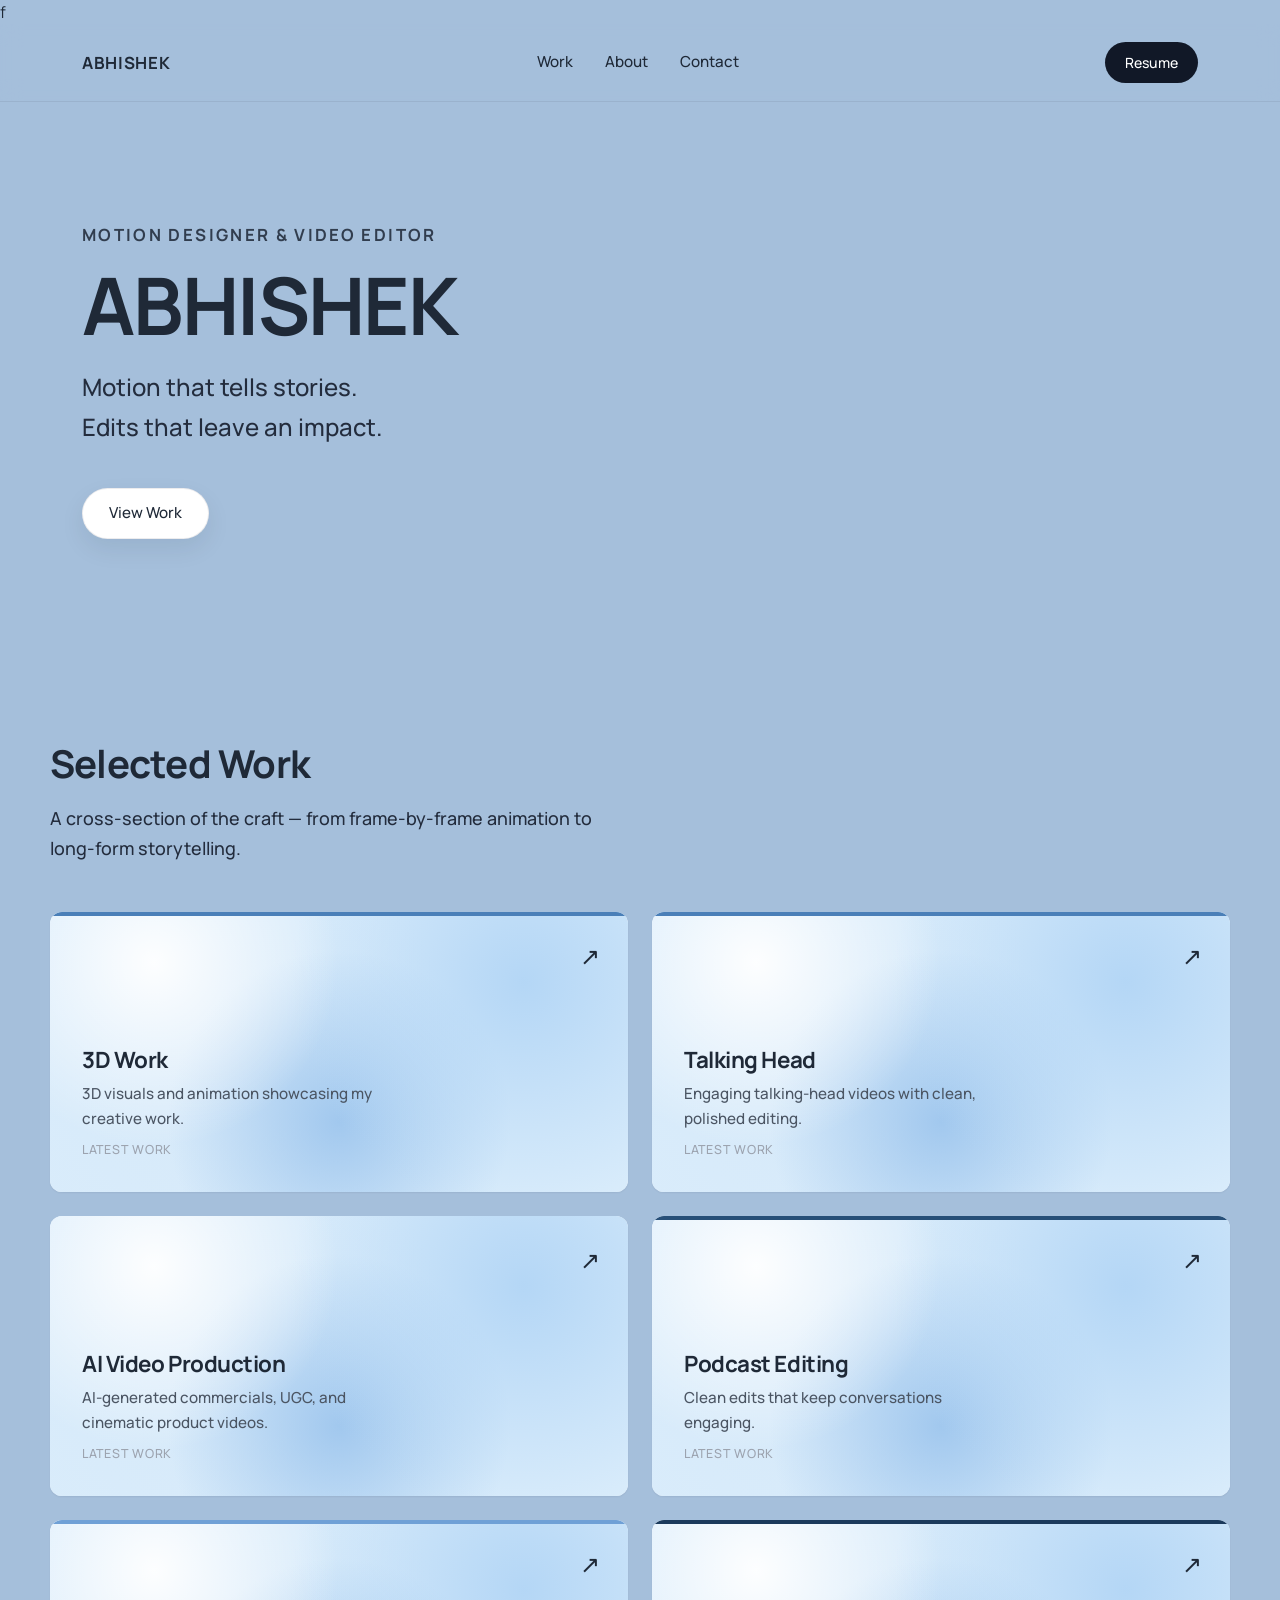
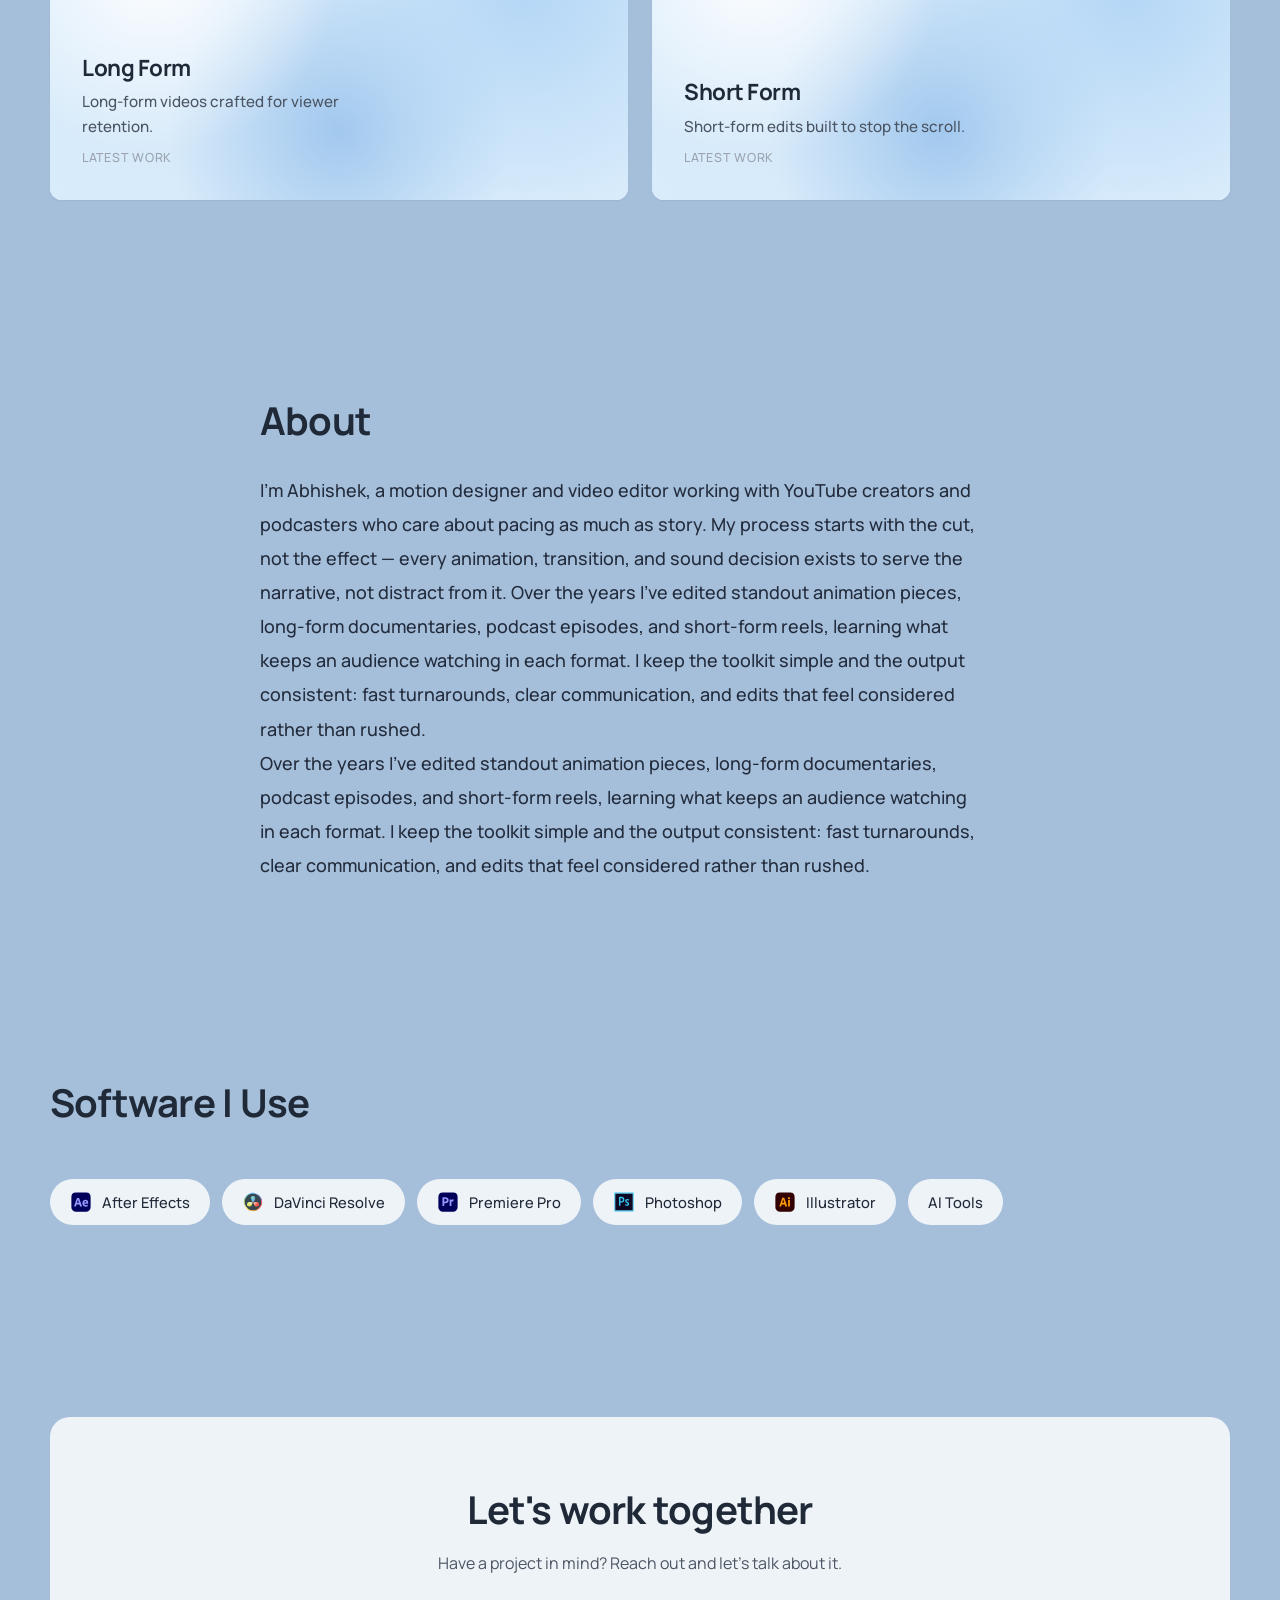
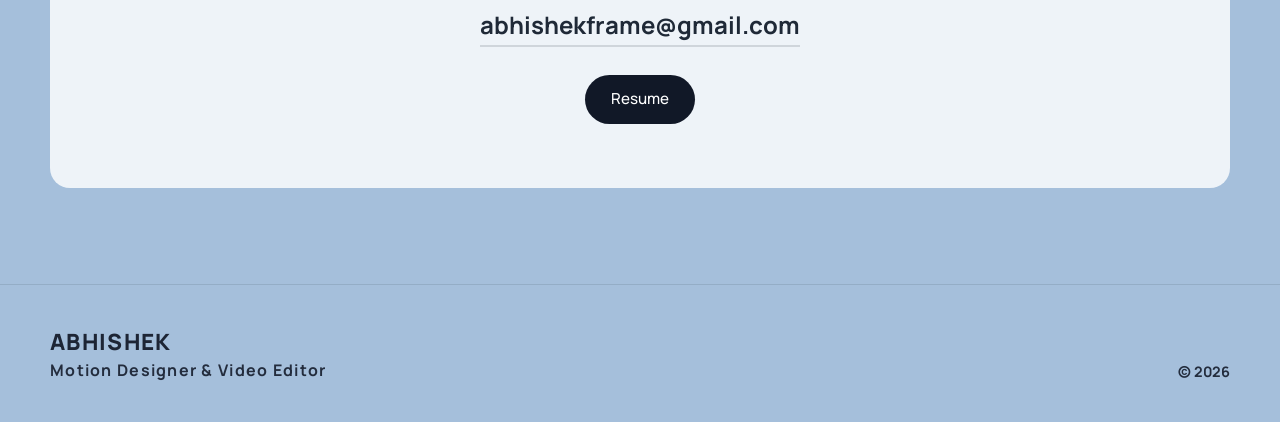
==== commit 683c20dc: "Add 3D and Talking Head portfolio pages" ====
--- a/index.html
+++ b/index.html
@@ -1,4 +1,4 @@
-<!DOCTYPE html>
+f<!DOCTYPE html>
 <html lang="en">
 <head>
   <meta charset="UTF-8">
@@ -99,6 +99,36 @@
           <span class="work-card__arrow" aria-hidden="true">&#8599;</span>
         </a>
         -->
+        
+       
+<!-- 3D Work -->
+<a href="3d/"
+   class="work-card work-card--animation reveal">
+  <span class="work-card__accent" aria-hidden="true"></span>
+  <div class="work-card__art" aria-hidden="true"></div>
+  <div class="work-card__body">
+    <h3>3D Work</h3>
+    <p>3D visuals and animation showcasing my creative work.</p>
+    <span class="work-card__label">Latest Work</span>
+  </div>
+  <span class="work-card__arrow" aria-hidden="true">&#8599;</span>
+</a>
+
+
+      
+<!-- Talking Head -->
+<a href="talkin%20head/"
+   class="work-card work-card--animation reveal">
+  <span class="work-card__accent" aria-hidden="true"></span>
+  <div class="work-card__art" aria-hidden="true"></div>
+  <div class="work-card__body">
+    <h3>Talking Head</h3>
+    <p>Engaging talking-head videos with clean, polished editing.</p>
+    <span class="work-card__label">Latest Work</span>
+  </div>
+  <span class="work-card__arrow" aria-hidden="true">&#8599;</span>
+</a>
+
         <a href="AI%20Video%20Production/" class="work-card work-card--ai reveal">
          <span class="work-card__accent" aria-hidden="true"></span>
         <div class="work-card__art" aria-hidden="true"></div>
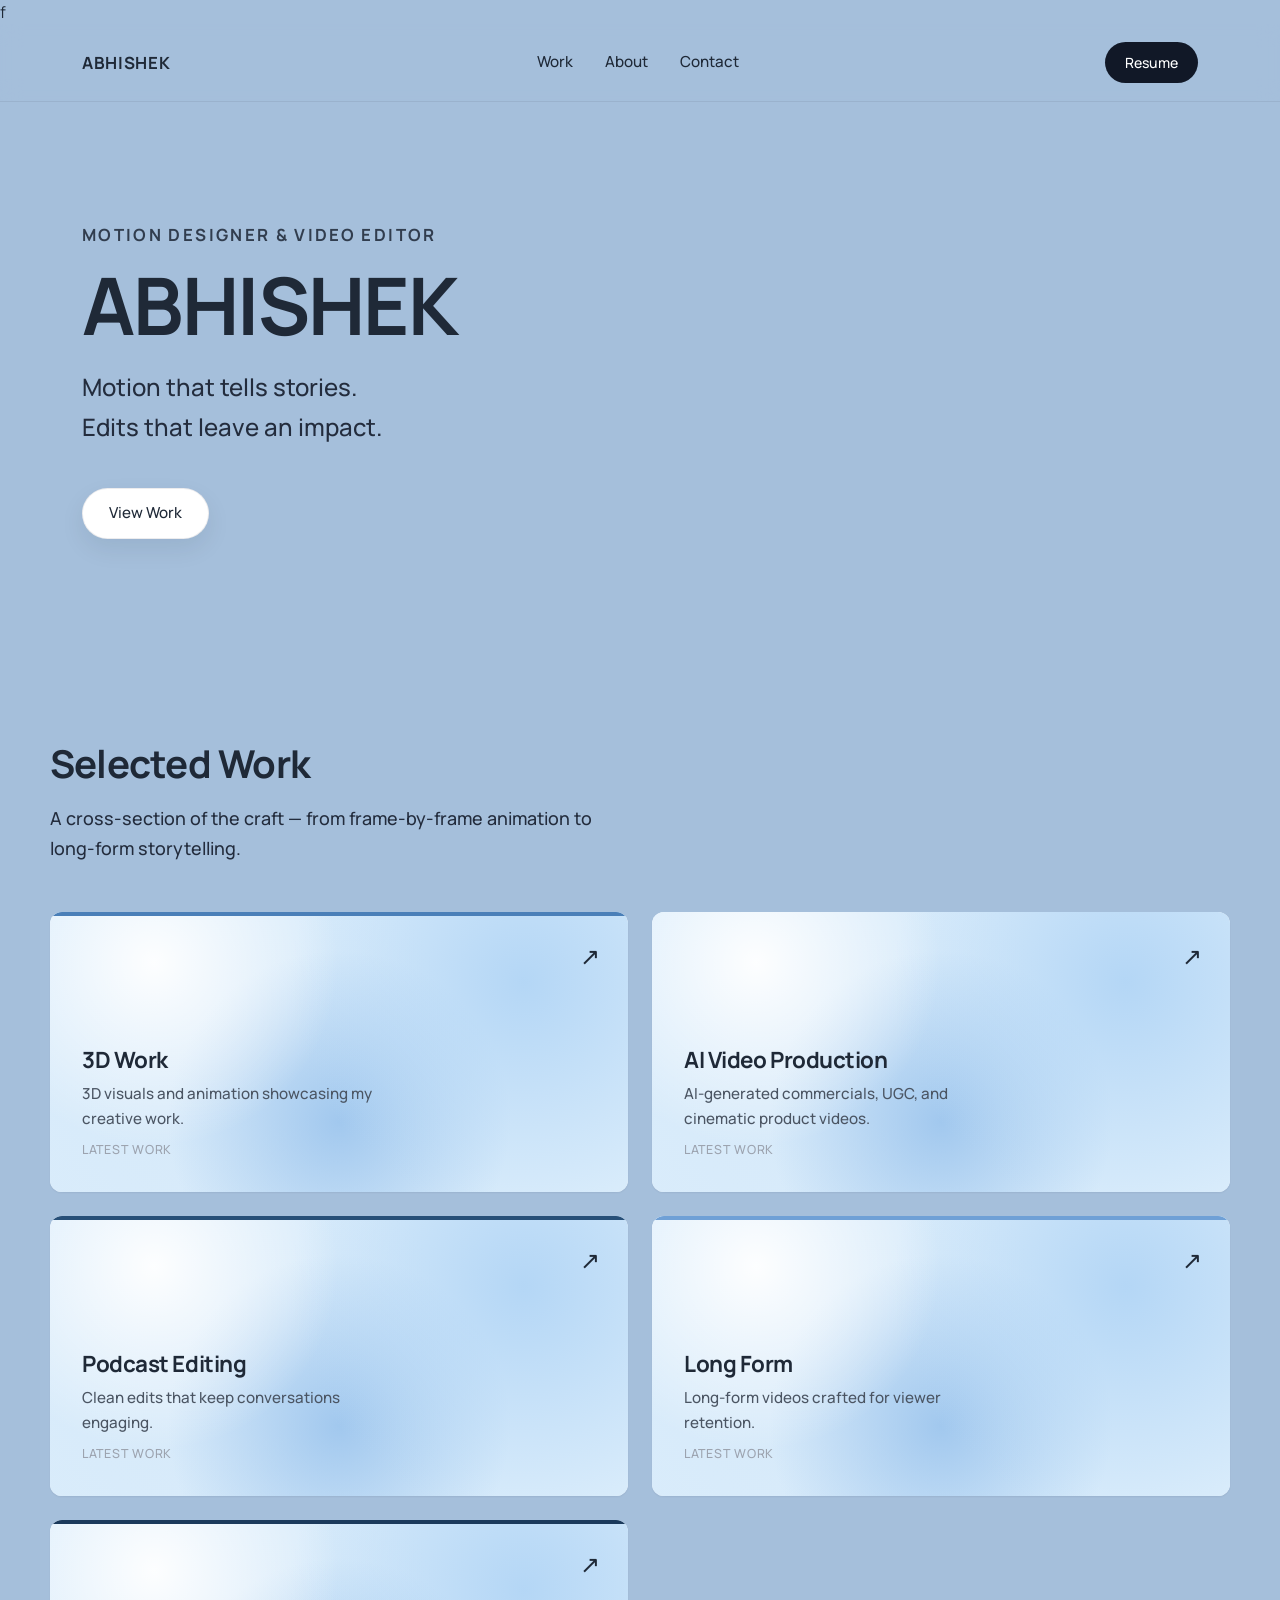
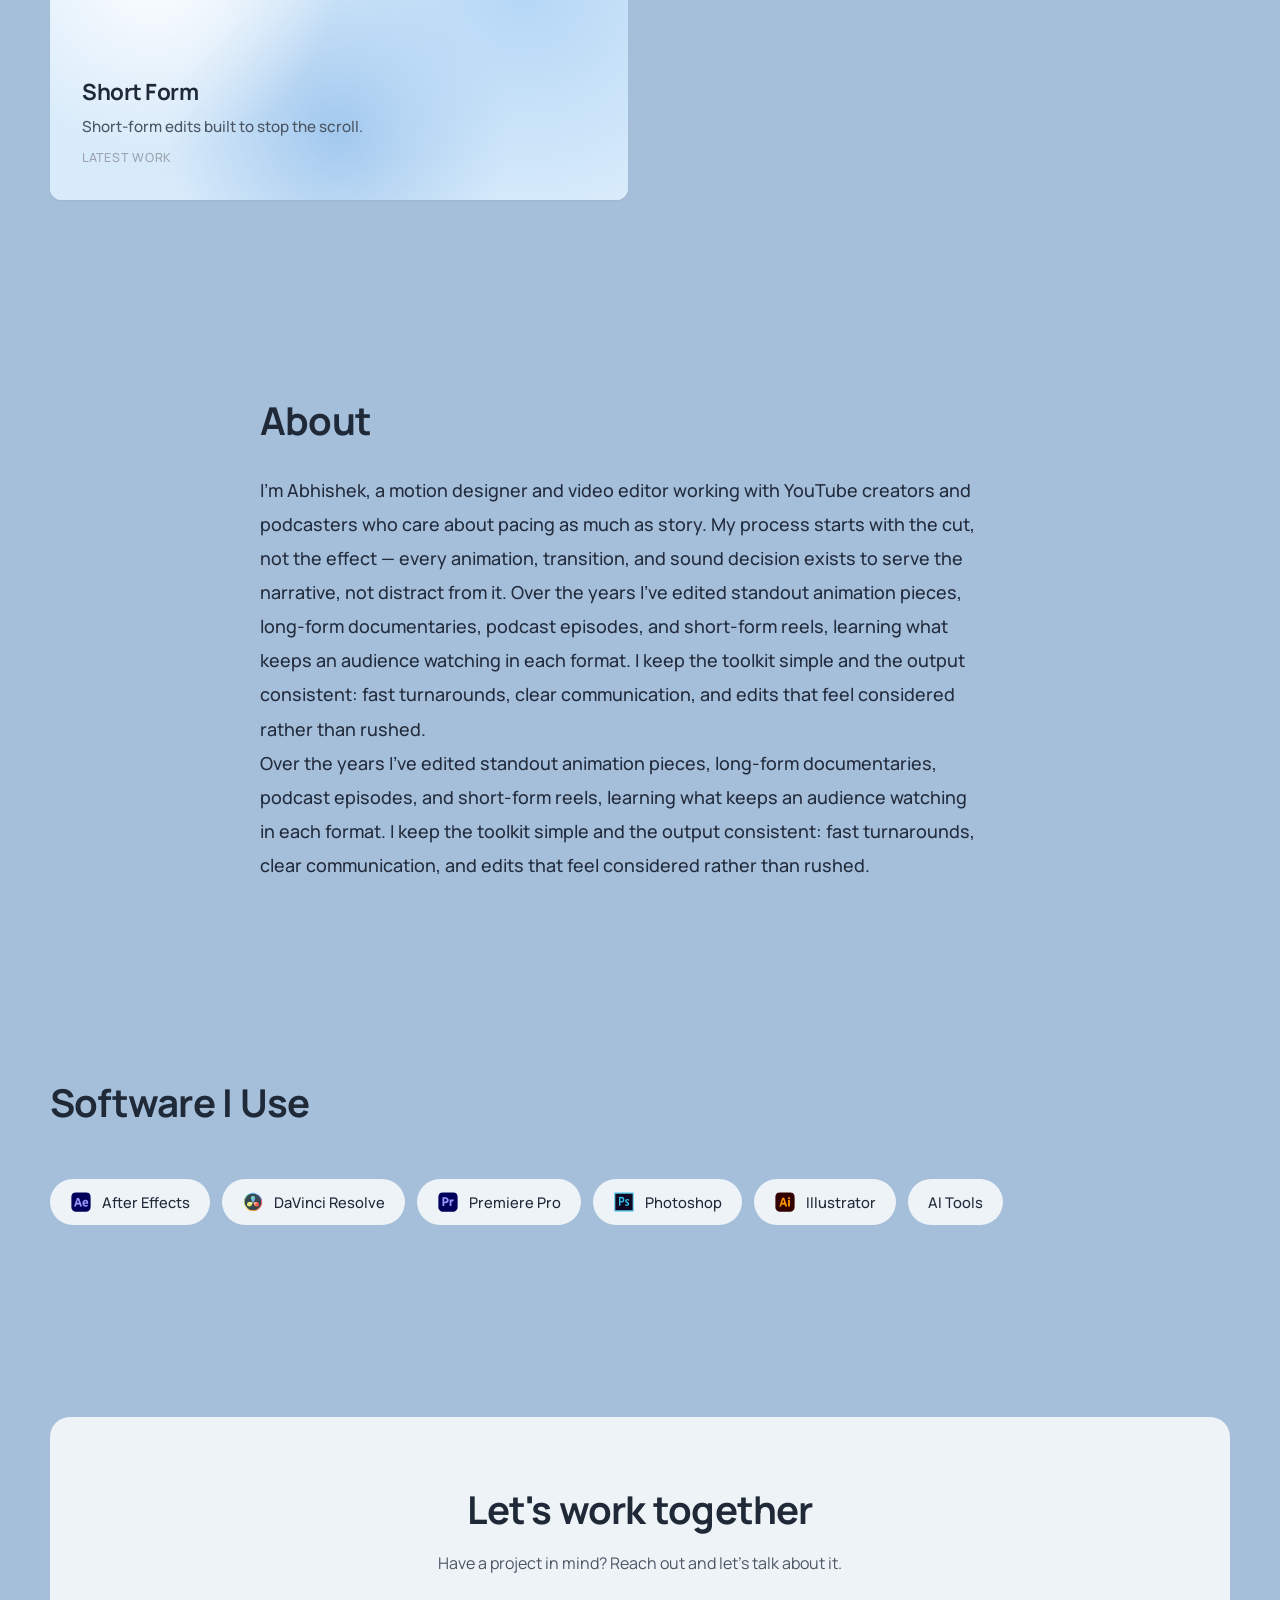
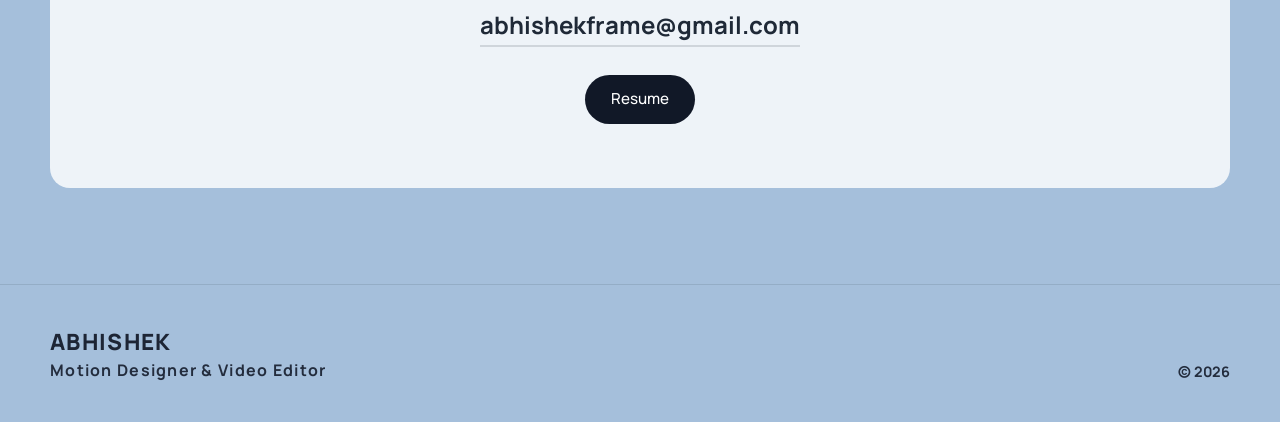
==== commit 26534029: "Hide Talking Head card and update 3D next project" ====
--- a/index.html
+++ b/index.html
@@ -116,7 +116,8 @@
 
 
       
-<!-- Talking Head -->
+
+<!-- Talking Head — temporarily deactivated
 <a href="talkin%20head/"
    class="work-card work-card--animation reveal">
   <span class="work-card__accent" aria-hidden="true"></span>
@@ -128,7 +129,9 @@
   </div>
   <span class="work-card__arrow" aria-hidden="true">&#8599;</span>
 </a>
-
+-->
+
+    
         <a href="AI%20Video%20Production/" class="work-card work-card--ai reveal">
          <span class="work-card__accent" aria-hidden="true"></span>
         <div class="work-card__art" aria-hidden="true"></div>
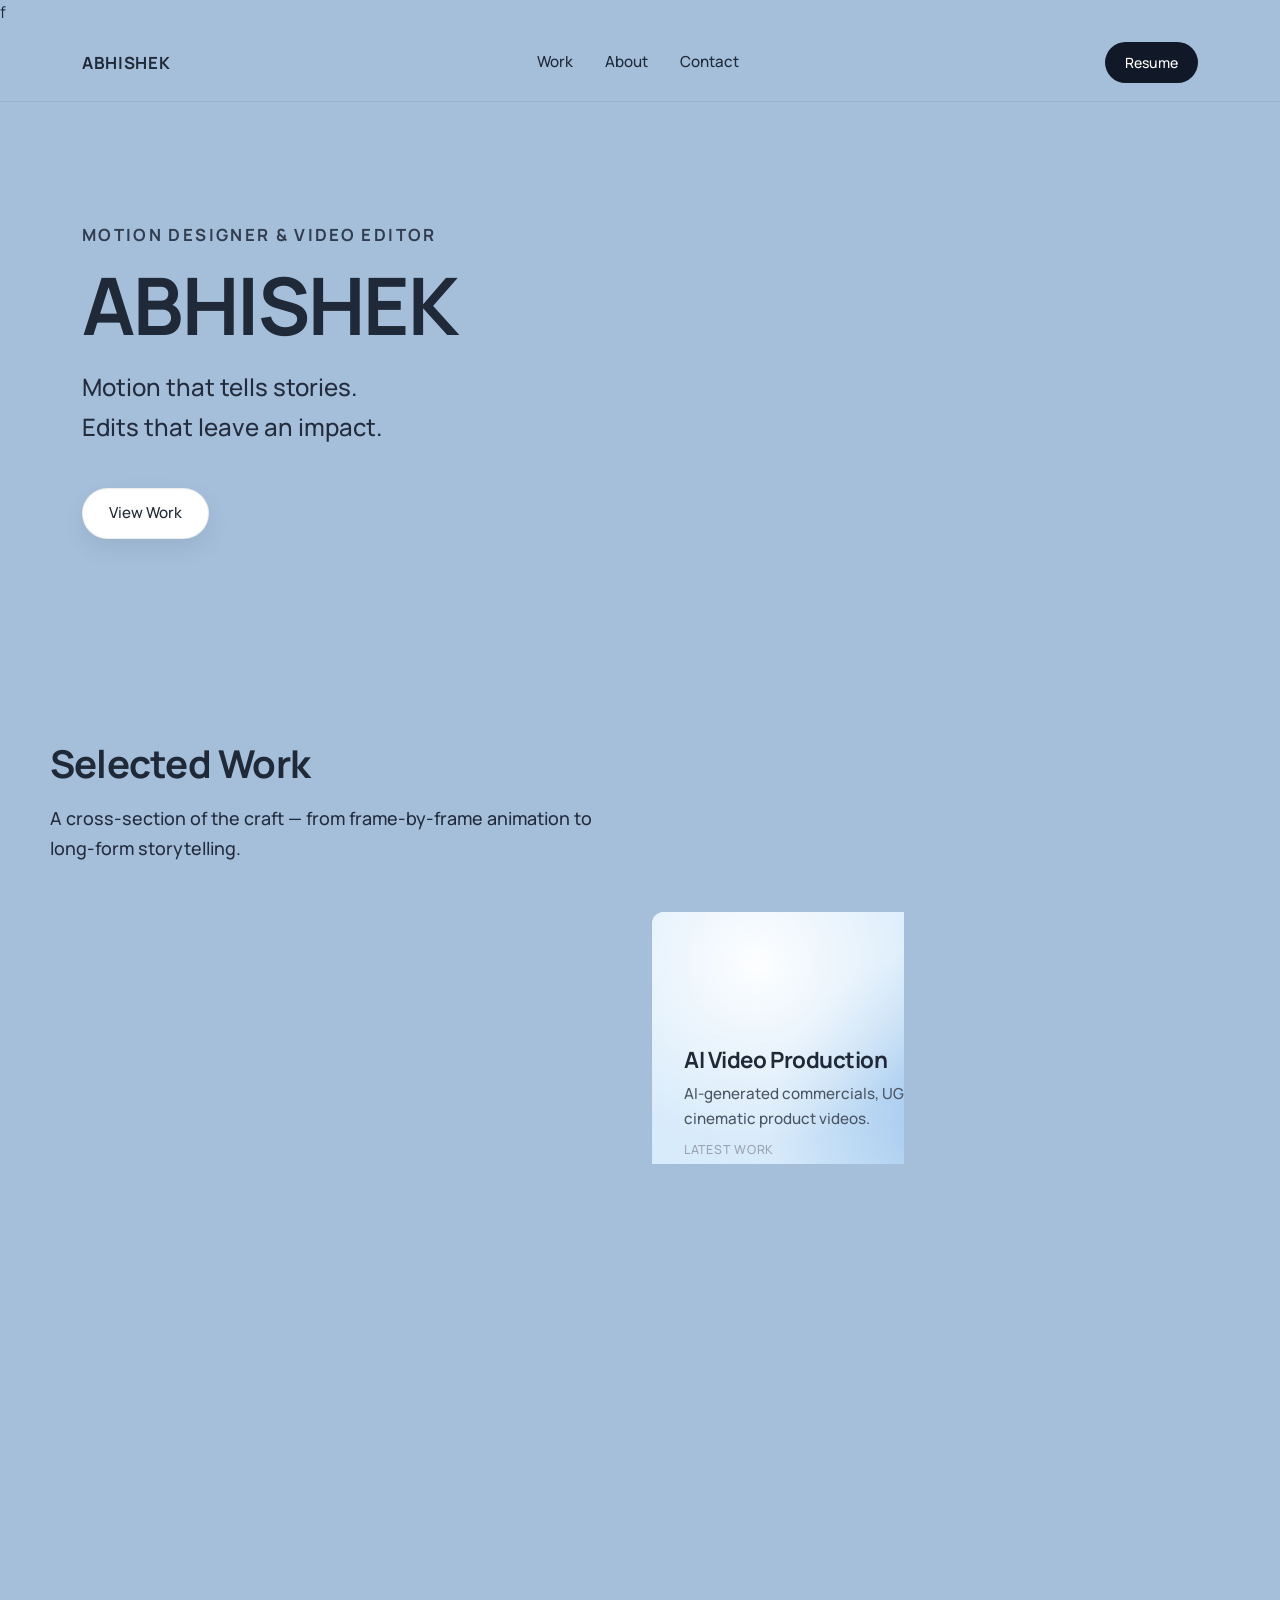
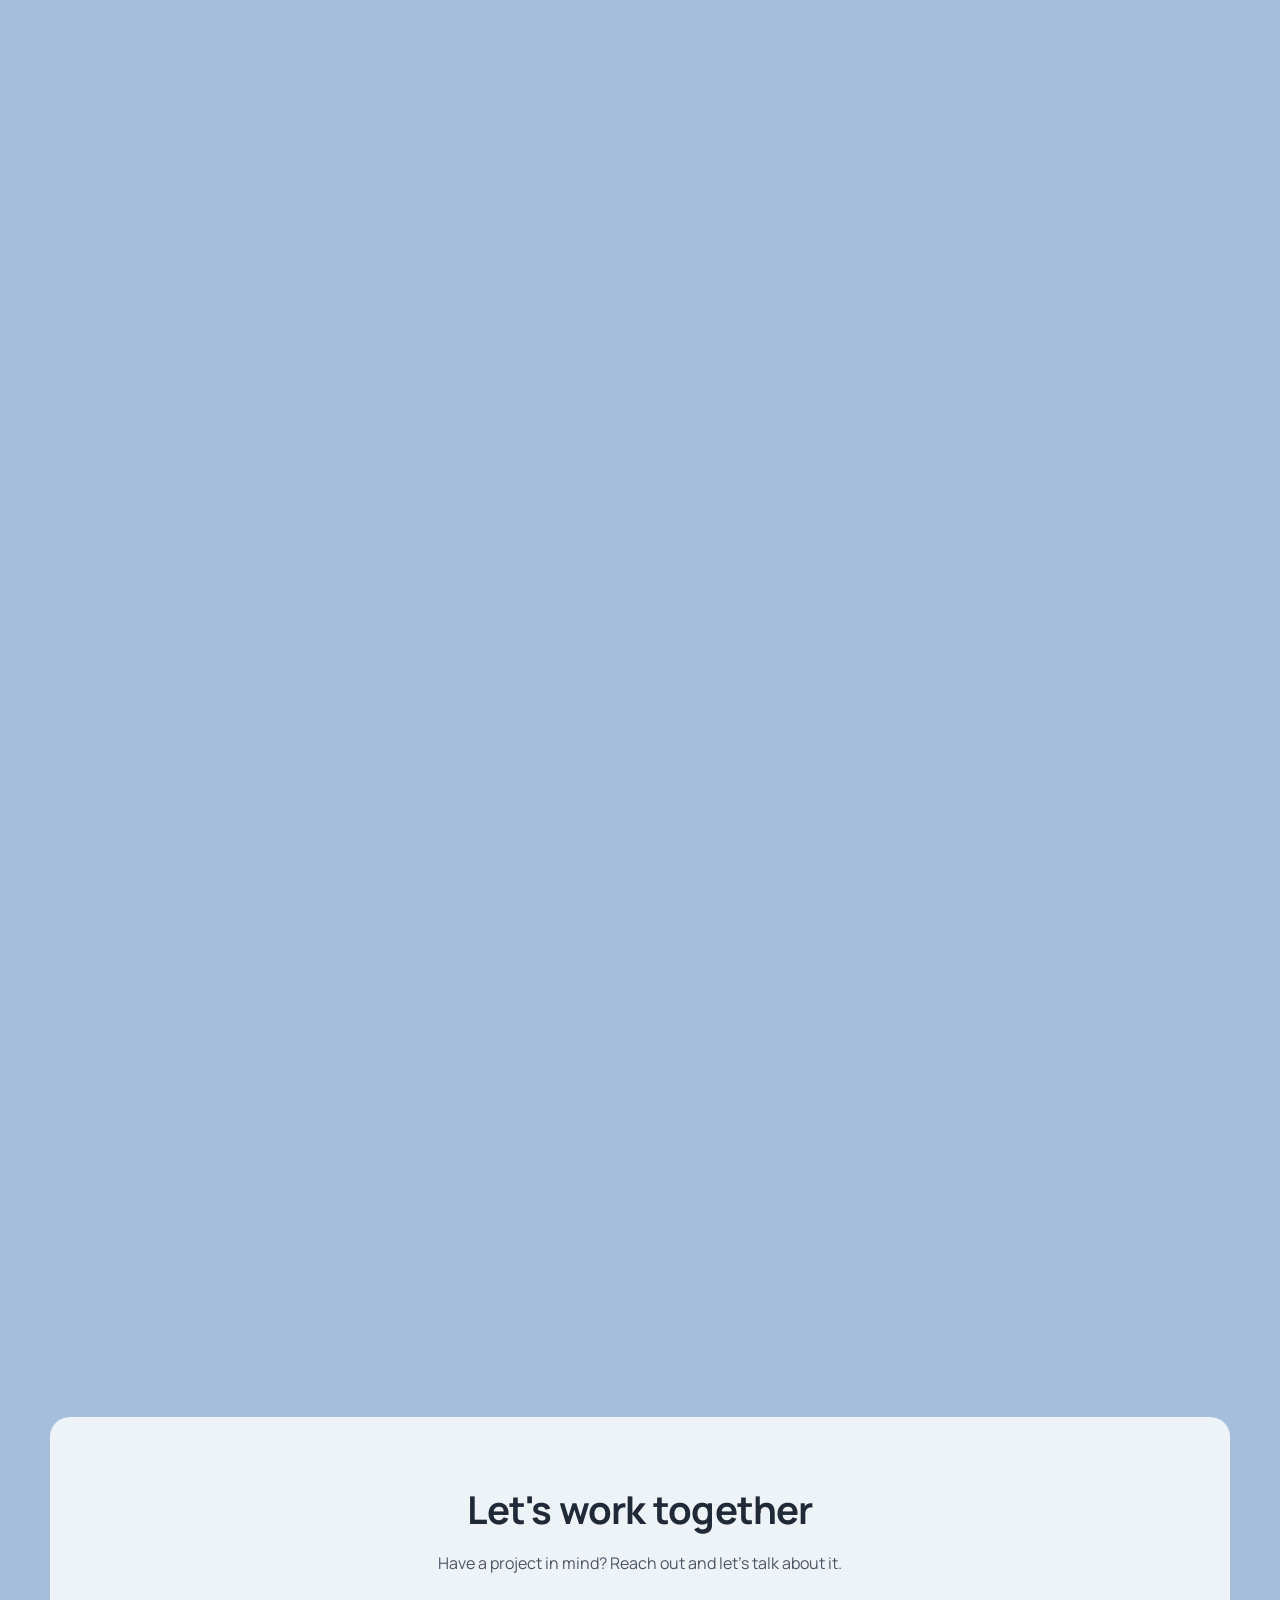
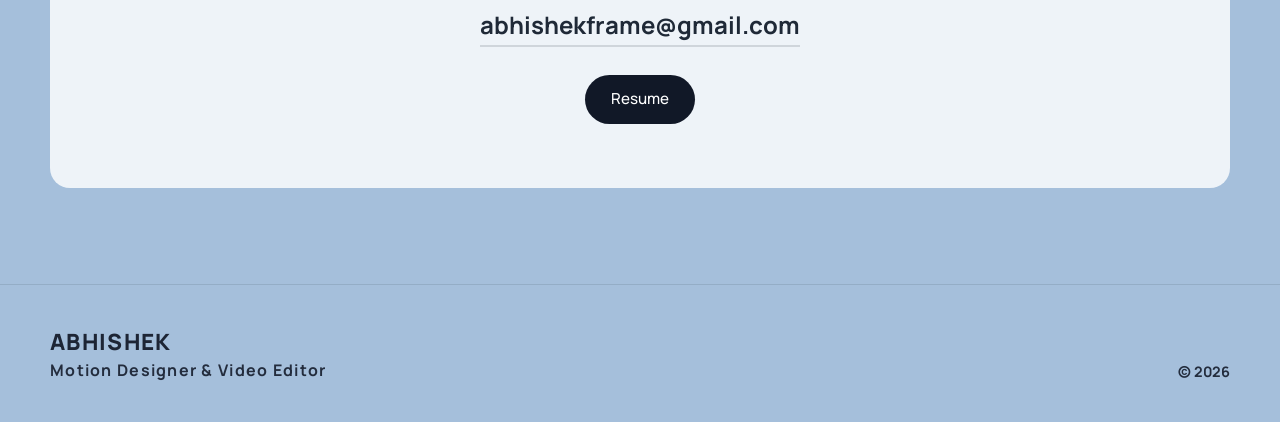
==== commit 470c1088: "Add Color Grading project and navigation" ====
--- a/index.html
+++ b/index.html
@@ -175,6 +175,20 @@
           </div>
           <span class="work-card__arrow" aria-hidden="true">&#8599;</span>
         </a>
+
+        <!-- Color Grading -->
+<a href="color-grading/" class="work-card work-card--longform reveal">
+  <span class="work-card__accent" aria-hidden="true"></span>
+  <div class="work-card__art" aria-hidden="true"></div>
+  <div class="work-card__body">
+    <h3>Color Grading</h3>
+    <p>Shaping visuals through color, contrast, and mood.</p>
+    <span class="work-card__label">Latest Work</span>
+  </div>
+  <span class="work-card__arrow" aria-hidden="true">&#8599;</span>
+</a>
+
+
       </div>
     </section>
 
